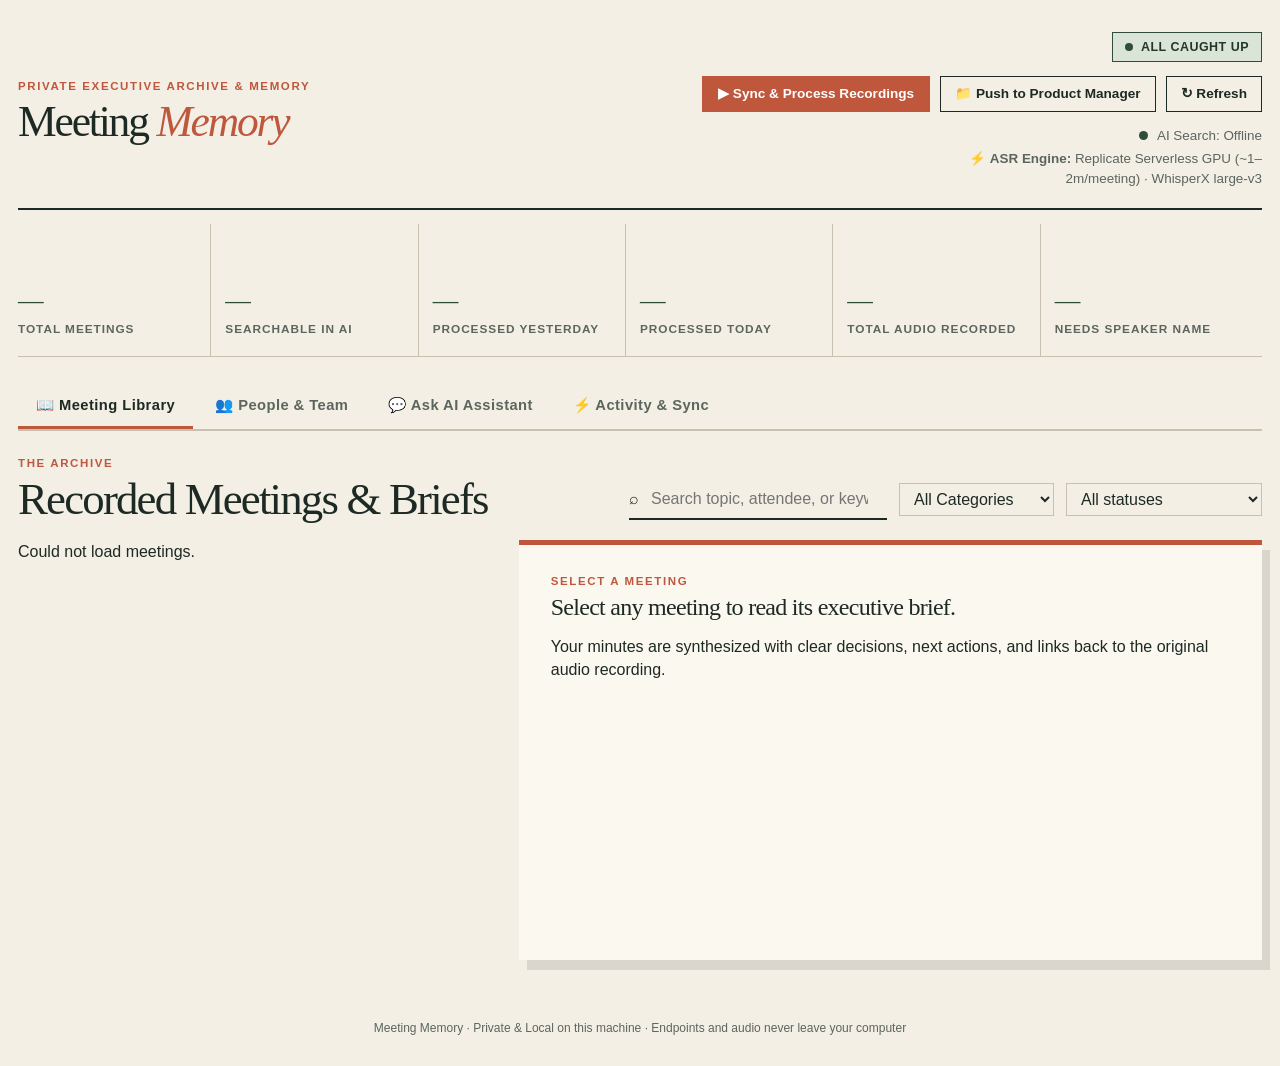
==== pipeline/static/index.html @ ef35702a "feat: implement full meeting minutes compiler pipeline with Replicate ASR, Gemini-powered synthesis," ====
<!doctype html>
<html lang="en">
  <head>
    <meta charset="utf-8" />
    <meta name="viewport" content="width=device-width, initial-scale=1" />
    <meta name="color-scheme" content="light" />
    <title>Meeting Memory — Executive Archive &amp; Assistant</title>
    <link rel="stylesheet" href="style.css" />
  </head>
  <body>
    <main class="shell">
      <!-- Masthead -->
      <header class="masthead">
        <div>
          <p class="eyebrow">PRIVATE EXECUTIVE ARCHIVE &amp; MEMORY</p>
          <h1>Meeting <em>Memory</em></h1>
        </div>
        <div class="masthead-controls">
          <div class="pipeline-badge" id="pipeline-indicator">
            <span class="badge-dot" id="badge-dot"></span>
            <span id="pipeline-status-text">All Caught Up</span>
          </div>
          <div class="masthead-actions">
            <button type="button" id="btn-quick-run" class="btn-action">▶ Sync &amp; Process Recordings</button>
            <button type="button" id="btn-export-pm" class="btn-outline">📁 Push to Product Manager</button>
            <button type="button" id="btn-refresh" class="btn-outline" title="Refresh dashboard data">↻ Refresh</button>
          </div>
          <div class="masthead-note">
            <span class="live-dot" aria-hidden="true"></span>
            <span id="rag-health">Checking AI Search status…</span>
            <p>⚡ <strong>ASR Engine:</strong> Replicate Serverless GPU (~1–2m/meeting) · WhisperX large-v3</p>
          </div>
        </div>
      </header>

      <!-- Global Signal Strip -->
      <section class="signal-strip" aria-label="Archive summary">
        <article>
          <strong id="metric-meetings">—</strong>
          <span>Total Meetings</span>
        </article>
        <article>
          <strong id="metric-indexed">—</strong>
          <span>Searchable in AI</span>
        </article>
        <article>
          <strong id="metric-yesterday">—</strong>
          <span>Processed Yesterday</span>
        </article>
        <article>
          <strong id="metric-today">—</strong>
          <span>Processed Today</span>
        </article>
        <article>
          <strong id="metric-hours">—</strong>
          <span>Total Audio Recorded</span>
        </article>
        <article>
          <strong id="metric-attention">—</strong>
          <span>Needs Speaker Name</span>
        </article>
      </section>

      <!-- Main Navigation Tabs -->
      <nav class="nav-tabs" role="tablist">
        <button type="button" class="tab-btn active" data-tab="tab-ledger" role="tab" aria-selected="true">
          📖 Meeting Library
        </button>
        <button type="button" class="tab-btn" data-tab="tab-knowledge" role="tab" aria-selected="false">
          👥 People &amp; Team
        </button>
        <button type="button" class="tab-btn" data-tab="tab-ask" role="tab" aria-selected="false">
          💬 Ask AI Assistant
        </button>
        <button type="button" class="tab-btn" data-tab="tab-control" role="tab" aria-selected="false">
          ⚡ Activity &amp; Sync
        </button>
      </nav>

      <!-- TAB 1: MEETING LIBRARY (Reader & Archive) -->
      <section id="tab-ledger" class="tab-pane active" role="tabpanel">
        <!-- Zero-Touch Voice Identification Review Banner -->
        <div id="voice-review-banner" class="voice-review-banner" style="display: none;"></div>

        <div class="archive-heading">
          <div>
            <p class="eyebrow">THE ARCHIVE</p>
            <h2>Recorded Meetings &amp; Briefs</h2>
          </div>
          <div class="archive-filters">
            <label class="search">
              <span aria-hidden="true">⌕</span>
              <input id="meeting-search" type="search" placeholder="Search topic, attendee, or keyword..." />
            </label>
            <select id="meeting-filter-category" aria-label="Filter category">
              <option value="all">All Categories</option>
              <option value="Professional">💼 Professional</option>
              <option value="Personal">🏠 Personal</option>
            </select>
            <select id="meeting-filter-status" aria-label="Filter status">
              <option value="all">All statuses</option>
              <option value="ready">Ready to search</option>
              <option value="review">Needs speaker check</option>
              <option value="failed">Needs attention</option>
            </select>
          </div>
        </div>

        <div class="archive-layout">
          <div id="meeting-list" class="meeting-list" aria-live="polite"></div>
          <article id="meeting-reader" class="meeting-reader">
            <p class="reader-kicker">SELECT A MEETING</p>
            <h3>Select any meeting to read its executive brief.</h3>
            <p>Your minutes are synthesized with clear decisions, next actions, and links back to the original audio recording.</p>
          </article>
        </div>
      </section>

      <!-- TAB 2: PEOPLE & TEAM REGISTRY -->
      <section id="tab-knowledge" class="tab-pane" role="tabpanel">
        <div class="pane-header">
          <div>
            <p class="eyebrow">PEOPLE &amp; KEY TOPICS</p>
            <h2>People You Meet With</h2>
          </div>
          <p class="pane-subtitle">Manage recognized contacts and nicknames so the AI accurately attributes commitments to real people.</p>
        </div>

        <!-- Voice Enrollment Review Queue in People Tab -->
        <div id="voice-review-people-section" class="section-card" style="margin-bottom: 24px; display: none;">
          <h3>🎙️ Unrecognized Voices to Review</h3>
          <p class="card-desc">Recurring voices detected across meetings that need your confirmation.</p>
          <div id="voice-review-people-list" class="voice-cards-deck"></div>
        </div>

        <div class="grid-2col">
          <!-- People Manager -->
          <div class="section-card">
            <h3>Recognized Contacts</h3>
            <p class="card-desc">Assign roles and nicknames to ensure clean records across meetings.</p>

            <form id="form-add-person" class="inline-form">
              <input type="text" id="person-canonical" placeholder="Full Name (e.g. Christine)" required />
              <input type="text" id="person-role" placeholder="Role (e.g. Project Lead / Partner)" />
              <input type="text" id="person-aliases" placeholder="Nicknames / Aliases (comma-separated)" />
              <button type="submit" class="btn-action">Add / Save Person</button>
            </form>

            <div class="table-scroll">
              <table class="data-table" id="people-table">
                <thead>
                  <tr>
                    <th>Name</th>
                    <th>Role</th>
                    <th>Meetings</th>
                    <th>Nicknames / Aliases</th>
                  </tr>
                </thead>
                <tbody id="people-tbody">
                  <tr><td colspan="4" class="empty-cell">Loading contacts...</td></tr>
                </tbody>
              </table>
            </div>

            <div class="merge-box">
              <h4>Combine Duplicate Names</h4>
              <p class="card-desc">Folds a misspelled name or nickname into a person's primary profile and updates past records.</p>
              <form id="form-merge-person" class="merge-form">
                <input type="text" id="merge-from" placeholder="Old or Nickname (e.g. Mike)" required />
                <span>→</span>
                <input type="text" id="merge-into" placeholder="Correct Name (e.g. Michael)" required />
                <button type="submit" class="btn-outline">Combine Names</button>
              </form>
            </div>

          </div>

          <!-- Key Discussion Subjects & Drive Stats -->
          <div class="knowledge-column">
            <div class="section-card">
              <h3>Frequently Discussed Topics &amp; Projects</h3>
              <p class="card-desc">Key systems, projects, and entities extracted across your meeting history.</p>
              <div class="table-scroll">
                <table class="data-table">
                  <thead>
                    <tr>
                      <th>Topic / Project</th>
                      <th>Category</th>
                      <th>Occurrences</th>
                    </tr>
                  </thead>
                  <tbody id="entities-tbody">
                    <tr><td colspan="3" class="empty-cell">Loading topics...</td></tr>
                  </tbody>
                </table>
              </div>
            </div>

            <div class="section-card">
              <h3>Google Drive Audio Cloud</h3>
              <p class="card-desc">Audio recordings synced and processed from your private Google Drive folder.</p>
              <div class="drive-stats-grid">
                <div class="stat-pill">
                  <span>Total Files</span>
                  <strong id="drive-stat-files">—</strong>
                </div>
                <div class="stat-pill">
                  <span>Cloud Storage</span>
                  <strong id="drive-stat-bytes">—</strong>
                </div>
                <div class="stat-pill">
                  <span>Fully Processed</span>
                  <strong id="drive-stat-ingested">—</strong>
                </div>
                <div class="stat-pill">
                  <span>Staged / Excluded</span>
                  <strong id="drive-stat-other">—</strong>
                </div>
              </div>
            </div>
          </div>
        </div>
      </section>

      <!-- TAB 3: ASK AI ASSISTANT & DECISION TIMELINES -->
      <section id="tab-ask" class="tab-pane" role="tabpanel">
        <div class="ask-mode-switcher">
          <button type="button" class="mode-btn active" id="mode-btn-qa" onclick="switchAskMode('qa')">💬 Ask a Question</button>
          <button type="button" class="mode-btn" id="mode-btn-timeline" onclick="switchAskMode('timeline')">📈 Decision Timeline</button>
        </div>

        <!-- Mode A: Q&A -->
        <section id="ask-qa-panel" class="question-room" aria-labelledby="ask-title">
          <div>
            <p class="eyebrow">CONVERSATIONAL MEETING RECALL</p>
            <h2 id="ask-title">What did we decide?</h2>
            <p class="rag-desc">Ask any question across your entire meeting history. The AI retrieves verified facts and citations from your recorded minutes.</p>
          </div>
          <form id="query-form">
            <label class="sr-only" for="question">Question about your meetings</label>
            <textarea id="question" rows="3" placeholder="e.g. What did we decide regarding property maintenance costs and who is following up?"></textarea>
            <div class="query-actions">
              <select id="query-mode" aria-label="Search depth">
                <option value="hybrid">Focused Answer (Balanced summary &amp; context)</option>
                <option value="global">Broad Synthesis (Across all historical meetings)</option>
                <option value="local">Specific Details (Specific person or topic)</option>
              </select>
              <button type="submit">Ask Archive <span aria-hidden="true">↗</span></button>
            </div>
          </form>
          <article id="answer" class="answer empty" aria-live="polite">
            <p>Type a question above to get an instant answer with citations from your recorded meetings.</p>
          </article>
        </section>

        <!-- Mode B: Decision Timeline -->
        <section id="ask-timeline-panel" class="timeline-room" style="display: none;">
          <div class="timeline-header">
            <div>
              <p class="eyebrow">KNOWLEDGE GRAPH CHRONOLOGY</p>
              <h2>Decision Evolution Timeline</h2>
              <p class="rag-desc">Track how budgets, property plans, agreements, and contracts evolved over time across all your recordings.</p>
            </div>
            <div class="timeline-quick-pills">
              <span class="quick-pill-label">Suggested topics:</span>
              <button type="button" class="quick-pill" onclick="loadTimelineForTopic('157 Blacklock')">🏢 157 Blacklock</button>
              <button type="button" class="quick-pill" onclick="loadTimelineForTopic('Budget')">💰 Budget &amp; Estimates</button>
              <button type="button" class="quick-pill" onclick="loadTimelineForTopic('Contractor')">🔨 Contractor &amp; Repairs</button>
              <button type="button" class="quick-pill" onclick="loadTimelineForTopic('all')">📜 All Milestones</button>
            </div>
          </div>

          <form id="timeline-form" class="timeline-search-form" onsubmit="event.preventDefault(); loadTimelineForTopic($('timeline-topic-input').value);">
            <input type="text" id="timeline-topic-input" placeholder="Enter any project, property, or topic (e.g. Cambridge lease, Roof estimate)..." />
            <button type="submit" class="btn-action">Generate Timeline</button>
          </form>

          <div id="timeline-results" class="timeline-results-container" aria-live="polite">
            <div class="empty-timeline">
              <p>Click a suggested topic above or type a search to see chronological decision progression.</p>
            </div>
          </div>
        </section>
      </section>

      <!-- TAB 4: ACTIVITY & OPERATIONS -->
      <section id="tab-control" class="tab-pane" role="tabpanel">
        <div class="pane-header">
          <div>
            <p class="eyebrow">RECORDING OPERATIONS</p>
            <h2>Audio Processing &amp; Sync</h2>
          </div>
          <p class="pane-subtitle">Process incoming audio recordings, check processing queues, and inspect performance.</p>
        </div>

        <!-- 1-Click Operations Panel -->
        <div class="control-panel">
          <div class="control-panel-header">
            <h3>Quick Actions</h3>
            <span class="control-note">Runs smoothly in the background</span>
          </div>
          <div class="action-grid">
            <button type="button" class="btn-stage btn-stage-primary" onclick="runStage('all')">
              <strong>▶ Process All New Audio</strong>
              <span>Check Drive → Transcribe → Synthesize Minutes → Index Search</span>
            </button>
            <button type="button" class="btn-stage" onclick="runStage('capture')">
              <strong>Check Drive Folder</strong>
              <span>Download newly recorded files</span>
            </button>
            <button type="button" class="btn-stage" onclick="runStage('transcribe')">
              <strong>Transcribe Audio</strong>
              <span>Convert speech into text</span>
            </button>
            <button type="button" class="btn-stage" onclick="runStage('speakers')">
              <strong>Match Speakers</strong>
              <span>Attribute speech to recognized people</span>
            </button>
            <button type="button" class="btn-stage" onclick="runStage('minutes')">
              <strong>Generate Minutes</strong>
              <span>Synthesize executive summaries</span>
            </button>
            <button type="button" class="btn-stage" onclick="runStage('index')">
              <strong>Update AI Search</strong>
              <span>Make new meetings searchable</span>
            </button>
            <button type="button" class="btn-stage btn-stage-warn" onclick="retryAllFailed()">
              <strong>Retry Incomplete</strong>
              <span>Re-process any interrupted recordings</span>
            </button>
            <button type="button" class="btn-stage btn-stage-secondary" onclick="recompileStale()">
              <strong>Refresh Minutes Format</strong>
              <span>Update minutes to current layout</span>
            </button>
          </div>
        </div>

        <!-- Visual Queue Funnel -->
        <div class="section-card">
          <h3>Processing Pipeline Flow</h3>
          <div class="funnel-grid" id="funnel-container">
            <div class="funnel-step">
              <span class="funnel-label">Drive Audio</span>
              <strong id="funnel-drive" class="funnel-val">—</strong>
              <span class="funnel-sub">synced from cloud</span>
            </div>
            <div class="funnel-arrow">→</div>
            <div class="funnel-step">
              <span class="funnel-label">Discovered</span>
              <strong id="funnel-discovered" class="funnel-val">—</strong>
              <span class="funnel-sub">ready to transcribe</span>
            </div>
            <div class="funnel-arrow">→</div>
            <div class="funnel-step">
              <span class="funnel-label">Transcribed</span>
              <strong id="funnel-transcribed" class="funnel-val">—</strong>
              <span class="funnel-sub">ready for speakers</span>
            </div>
            <div class="funnel-arrow">→</div>
            <div class="funnel-step">
              <span class="funnel-label">Speakers Matched</span>
              <strong id="funnel-resolved" class="funnel-val">—</strong>
              <span class="funnel-sub">ready for minutes</span>
            </div>
            <div class="funnel-arrow">→</div>
            <div class="funnel-step">
              <span class="funnel-label">Minutes Compiled</span>
              <strong id="funnel-compiled" class="funnel-val">—</strong>
              <span class="funnel-sub">ready for search index</span>
            </div>
            <div class="funnel-arrow">→</div>
            <div class="funnel-step highlight">
              <span class="funnel-label">Search Ready</span>
              <strong id="funnel-indexed" class="funnel-val">—</strong>
              <span class="funnel-sub">in knowledge base</span>
            </div>
          </div>
        </div>

        <!-- Activity Velocity -->
        <div class="section-card">
          <h3>Recent Recording Activity</h3>
          <table class="data-table">
            <thead>
              <tr>
                <th>Timeframe</th>
                <th>Meetings Processed</th>
                <th>Audio Minutes</th>
                <th>Audio Hours</th>
              </tr>
            </thead>
            <tbody>
              <tr>
                <td><strong>Today</strong></td>
                <td id="vel-today-count">—</td>
                <td id="vel-today-min">—</td>
                <td id="vel-today-hrs">—</td>
              </tr>
              <tr>
                <td><strong>Yesterday</strong></td>
                <td id="vel-yesterday-count">—</td>
                <td id="vel-yesterday-min">—</td>
                <td id="vel-yesterday-hrs">—</td>
              </tr>
              <tr>
                <td><strong>Last 7 Days</strong></td>
                <td id="vel-week-count">—</td>
                <td id="vel-week-min">—</td>
                <td id="vel-week-hrs">—</td>
              </tr>
              <tr>
                <td><strong>All Time</strong></td>
                <td id="vel-total-count">—</td>
                <td id="vel-total-min">—</td>
                <td id="vel-total-hrs">—</td>
              </tr>
            </tbody>
          </table>
        </div>

        <!-- Collapsible Diagnostics Drawer for Troubleshooting -->
        <details class="diagnostics-drawer">
          <summary>⚙️ Advanced Diagnostics &amp; System Logs</summary>
          <div class="drawer-content">
            <!-- Terminal Logs -->
            <div class="terminal-card">
              <div class="terminal-header">
                <span class="terminal-title">BACKGROUND EXECUTION LOGS</span>
                <div class="terminal-actions">
                  <span id="terminal-pulse" class="terminal-dot"></span>
                  <button type="button" class="btn-terminal-clear" onclick="clearTerminalLogs()">Clear View</button>
                </div>
              </div>
              <pre id="terminal-body" class="terminal-body">No background operations currently running.</pre>
            </div>

            <!-- Stage Timings -->
            <div class="section-card" style="margin-top:20px;">
              <h3>Stage Processing Benchmarks</h3>
              <table class="data-table" id="timings-table">
                <thead>
                  <tr>
                    <th>Stage</th>
                    <th>Total Runs</th>
                    <th>Successful</th>
                    <th>Average Duration</th>
                    <th>Longest Run</th>
                  </tr>
                </thead>
                <tbody id="timings-tbody">
                  <tr><td colspan="5" class="empty-cell">Loading timing data...</td></tr>
                </tbody>
              </table>
            </div>

            <!-- API Explorer for Diagnostics -->
            <div class="section-card" style="margin-top:20px;">
              <h3>API Endpoints (Inspect Raw JSON)</h3>
              <div class="quick-jump" style="margin:0;padding:0;background:none;border:none;">
                <a href="/api/overview" target="_blank" rel="noopener" class="quick-jump-btn api-jump">GET /api/overview ↗</a>
                <a href="/api/meetings" target="_blank" rel="noopener" class="quick-jump-btn api-jump">GET /api/meetings ↗</a>
                <a href="/api/people" target="_blank" rel="noopener" class="quick-jump-btn api-jump">GET /api/people ↗</a>
                <a href="/api/pipeline/status" target="_blank" rel="noopener" class="quick-jump-btn api-jump">GET /api/pipeline/status ↗</a>
              </div>
            </div>
          </div>
        </details>
      </section>

      <!-- Speaker Edit Modal Dialog -->
      <dialog id="speaker-modal" class="custom-modal">
        <form method="dialog" id="speaker-form" class="modal-card">
          <h3>Who was speaking?</h3>
          <p id="speaker-modal-sub" class="card-desc">Assign a contact name to this voice in the recording.</p>
          <input type="hidden" id="modal-meeting-id" />
          <input type="hidden" id="modal-speaker-label" />

          <div class="snippet-player-box" style="margin:14px 0;padding:12px;background:#f8fafc;border-radius:8px;border:1px solid #e2e8f0;">
            <div style="display:flex;justify-content:space-between;align-items:center;margin-bottom:6px;">
              <span style="font-size:12px;font-weight:600;color:#334155;">🎧 Voice Clip:</span>
              <span id="modal-snippet-status" style="font-size:11px;color:#64748b;">Loading audio...</span>
            </div>
            <audio id="modal-snippet-audio" controls style="width:100%;height:36px;border-radius:4px;outline:none;"></audio>
            <p id="modal-snippet-transcript" style="font-size:12px;color:#64748b;margin-top:6px;font-style:italic;line-height:1.4;"></p>
          </div>

          <label for="modal-speaker-name">Contact / Person Name</label>
          <input type="text" id="modal-speaker-name" list="canonical-suggestions" placeholder="e.g. Paul or Sarah" required />
          <datalist id="canonical-suggestions"></datalist>

          <div class="modal-actions">
            <button type="button" class="btn-outline" onclick="closeSpeakerModal()">Cancel</button>
            <button type="submit" class="btn-action">Save Speaker Name</button>
          </div>
        </form>
      </dialog>

      <!-- Meeting deletion confirmation -->
      <dialog id="delete-confirm-modal" class="custom-modal">
        <div class="modal-card">
          <h3 id="delete-modal-title">Delete Meeting</h3>
          <p id="delete-modal-sub" class="card-desc"></p>
          <p id="delete-warning-text"></p>
          <input type="hidden" id="delete-meeting-id" />
          <input type="hidden" id="delete-action-type" />
          <div class="modal-actions">
            <button type="button" class="btn-outline" onclick="$('delete-confirm-modal').close()">Cancel</button>
            <button type="button" id="btn-confirm-delete" class="btn-warn" onclick="executePendingDelete()">Delete</button>
          </div>
        </div>
      </dialog>

      <!-- Toast Notifications Container -->
      <div id="toast-container" class="toast-container"></div>

      <footer>
        Meeting Memory · Private &amp; Local on this machine · Endpoints and audio never leave your computer
      </footer>
    </main>
    <script src="app.js"></script>
  </body>
</html>
---- pipeline/static/style.css ----
:root {
  --paper: #f3efe5;
  --ink: #1d2923;
  --moss: #304c3b;
  --moss-soft: #dbe5d7;
  --moss-dark: #22372a;
  --clay: #bf573d;
  --clay-pale: #f3d4c7;
  --rule: #c8c1b0;
  --muted: #5c655e;
  --panel: #fbf8f0;
  --shadow: 8px 10px 0 rgba(29, 41, 35, 0.12);
  --terminal-bg: #141c18;
  --terminal-text: #8ae0ab;
  --warn-bg: #fcedea;
  --warn-border: #d46347;
}

* {
  box-sizing: border-box;
}

body {
  margin: 0;
  background: var(--paper);
  color: var(--ink);
  font-family: "Trebuchet MS", "Gill Sans", sans-serif;
  line-height: 1.45;
}

button, textarea, input, select {
  font: inherit;
}

button, select {
  cursor: pointer;
}

button:focus-visible, textarea:focus-visible, input:focus-visible, select:focus-visible {
  outline: 3px solid var(--clay);
  outline-offset: 2px;
}

.shell {
  width: min(1280px, calc(100% - 36px));
  margin: 0 auto;
  padding: 32px 0 28px;
}

/* ── Masthead ─────────────────────────────────────────────────────── */
.masthead {
  display: flex;
  justify-content: space-between;
  flex-wrap: wrap;
  gap: 20px 32px;
  align-items: center;
  border-bottom: 2px solid var(--ink);
  padding-bottom: 20px;
}

.eyebrow, .reader-kicker {
  margin: 0 0 6px;
  color: var(--clay);
  font-size: 0.72rem;
  font-weight: 800;
  letter-spacing: 0.14em;
}

h1, h2, h3, h4 {
  font-family: "Palatino Linotype", "Book Antiqua", Palatino, serif;
  line-height: 0.95;
  margin: 0;
}

h1 {
  font-size: clamp(2.3rem, 3.4vw, 3.4rem);
  letter-spacing: -0.05em;
  font-weight: 500;
}

h1 em {
  color: var(--clay);
  font-style: italic;
  font-weight: 400;
}

h2 {
  font-size: clamp(1.8rem, 3.5vw, 2.8rem);
  letter-spacing: -0.04em;
  font-weight: 500;
}

h3 {
  font-size: 1.5rem;
  letter-spacing: -0.03em;
  font-weight: 500;
}

.masthead-controls {
  display: flex;
  flex-direction: column;
  align-items: flex-end;
  gap: 14px;
  text-align: right;
  flex: 0 1 auto;
}

.masthead-actions {
  display: flex;
  gap: 10px;
  align-items: center;
  flex-wrap: wrap;
  justify-content: flex-end;
}

.masthead-note {
  max-width: 360px;
  font-size: 0.84rem;
  color: var(--muted);
}

.masthead-note p {
  margin: 4px 0 0;
}

.live-dot {
  display: inline-block;
  width: 9px;
  height: 9px;
  border-radius: 50%;
  background: var(--moss);
  margin-right: 6px;
}

/* ── Pipeline Badge ────────────────────────────────────────────────── */
.pipeline-badge {
  display: inline-flex;
  align-items: center;
  gap: 8px;
  padding: 5px 12px;
  background: var(--moss-soft);
  border: 1px solid var(--moss);
  color: var(--moss-dark);
  font-size: 0.78rem;
  font-weight: 700;
  letter-spacing: 0.04em;
  text-transform: uppercase;
}

.pipeline-badge.running {
  background: var(--clay-pale);
  border-color: var(--clay);
  color: #7d2d1d;
}

.badge-dot {
  width: 8px;
  height: 8px;
  border-radius: 50%;
  background: var(--moss);
}

.pipeline-badge.running .badge-dot {
  background: var(--clay);
  animation: pulse-dot 1.2s infinite ease-in-out;
}

@keyframes pulse-dot {
  0%, 100% { opacity: 1; transform: scale(1); }
  50% { opacity: 0.4; transform: scale(1.3); }
}

/* ── Buttons & Forms ───────────────────────────────────────────────── */
.btn-action {
  border: 0;
  background: var(--clay);
  color: white;
  padding: 8px 16px;
  font-weight: 700;
  font-size: 0.85rem;
  transition: background 0.15s ease;
}

.btn-action:hover {
  background: #a74732;
}

.btn-outline {
  border: 1px solid var(--ink);
  background: transparent;
  color: var(--ink);
  padding: 7px 14px;
  font-weight: 700;
  font-size: 0.85rem;
  transition: all 0.15s ease;
}

.btn-outline:hover {
  background: var(--ink);
  color: var(--paper);
}

.btn-warn {
  border: 1px solid var(--warn-border);
  background: var(--warn-bg);
  color: #7d2d1d;
  padding: 6px 12px;
  font-weight: 700;
  font-size: 0.8rem;
}

.btn-warn:hover {
  background: var(--clay);
  color: white;
}

/* ── Global Signal Strip ───────────────────────────────────────────── */
.signal-strip {
  display: grid;
  grid-template-columns: repeat(6, 1fr);
  border-bottom: 1px solid var(--rule);
  margin-top: 14px;
}

.signal-strip article {
  display: flex;
  flex-direction: column;
  padding: 16px 14px 18px 0;
  border-right: 1px solid var(--rule);
  margin-right: 14px;
}

.signal-strip article:last-child {
  border: 0;
  margin-right: 0;
}

/* Value box is a fixed-height slot (room for up to 2 lines) so a long
   value (e.g. "37 (1063.1m)") wrapping never shifts the label below it
   out of alignment with shorter single-line values in neighbouring cells. */
.signal-strip strong {
  display: flex;
  align-items: flex-end;
  min-height: 4.65rem;
  font: 500 clamp(1.5rem, 2vw, 2.2rem)/1.05 "Palatino Linotype", "Book Antiqua", Palatino, serif;
  color: var(--moss);
  word-break: break-word;
}

.signal-strip span {
  display: block;
  margin-top: 6px;
  color: var(--muted);
  font-size: 0.74rem;
  text-transform: uppercase;
  letter-spacing: 0.08em;
  font-weight: 600;
}

/* ── Navigation Tabs ───────────────────────────────────────────────── */
.nav-tabs {
  display: flex;
  gap: 4px;
  margin: 28px 0 24px;
  border-bottom: 2px solid var(--rule);
}

.tab-btn {
  background: transparent;
  border: 0;
  border-bottom: 3px solid transparent;
  padding: 10px 18px;
  font-weight: 700;
  font-size: 0.92rem;
  color: var(--muted);
  letter-spacing: 0.03em;
  transition: all 0.15s ease;
}

.tab-btn:hover {
  color: var(--ink);
}

.tab-btn.active {
  color: var(--ink);
  border-bottom-color: var(--clay);
}

.tab-pane {
  display: none;
}

.tab-pane.active {
  display: block;
}

.pane-header {
  margin-bottom: 24px;
}

.pane-subtitle {
  color: var(--muted);
  font-size: 0.9rem;
  margin: 6px 0 0;
}

/* ── Ledger & Archive Layout ───────────────────────────────────────── */
.archive-heading {
  display: flex;
  align-items: flex-end;
  justify-content: space-between;
  gap: 16px;
  margin-bottom: 20px;
}

.archive-filters {
  display: flex;
  gap: 12px;
  align-items: center;
}

.search {
  display: flex;
  align-items: center;
  gap: 8px;
  border-bottom: 2px solid var(--ink);
  padding: 4px 0;
}

.search input {
  background: transparent;
  border: 0;
  min-width: 240px;
  padding: 4px;
}

.archive-filters select {
  background: transparent;
  border: 1px solid var(--rule);
  padding: 6px 10px;
  color: var(--ink);
}

.archive-layout {
  /* Shared fill target: reaches down to the viewport bottom on tall
     screens, but never collapses smaller than 420px on short ones. */
  --ledger-fill: max(420px, calc(100vh - 620px));
  display: grid;
  grid-template-columns: minmax(300px, 0.95fr) minmax(0, 1.5fr);
  align-items: stretch;
  gap: 30px;
  /* Fill the remaining viewport height below the masthead/signal-strip/tabs
     chrome instead of stopping at a fixed pixel height and leaving dead
     space above the footer; still grows further if content is taller. */
  min-height: var(--ledger-fill);
}

.meeting-list {
  display: grid;
  align-content: start;
  gap: 10px;
  max-height: var(--ledger-fill);
  min-height: 420px;
  overflow-y: auto;
  padding-right: 6px;
}

.meeting-card {
  width: 100%;
  text-align: left;
  display: grid;
  grid-template-columns: 66px 1fr;
  gap: 14px;
  background: var(--panel);
  color: var(--ink);
  border: 1px solid var(--rule);
  padding: 12px 14px;
  transition: all 0.15s ease;
}

.meeting-card:hover, .meeting-card.active {
  background: var(--moss-soft);
  border-color: var(--moss);
  box-shadow: 2px 3px 0 rgba(29, 41, 35, 0.08);
}

.meeting-date {
  color: var(--clay);
  font: 500 1.25rem/1 "Palatino Linotype", "Book Antiqua", Palatino, serif;
}

.meeting-card h3 {
  font-size: 1.15rem;
  margin: 0 0 4px;
}

.meeting-card p {
  color: var(--muted);
  font-size: 0.82rem;
  line-height: 1.35;
  margin: 0;
}

.badge {
  display: inline-block;
  margin-top: 8px;
  padding: 2px 7px;
  font-size: 0.65rem;
  font-weight: 800;
  text-transform: uppercase;
  letter-spacing: 0.07em;
  background: var(--moss-soft);
  color: var(--moss-dark);
}

.badge.warn {
  background: var(--clay-pale);
  color: #7d2d1d;
}

/* ── Meeting Reader ────────────────────────────────────────────────── */
.meeting-reader {
  max-height: var(--ledger-fill);
  min-height: 420px;
  overflow-y: auto;
  padding: 28px 32px;
  background: var(--panel);
  border-top: 5px solid var(--clay);
  box-shadow: var(--shadow);
}

.reader-meta {
  display: flex;
  flex-wrap: wrap;
  gap: 10px;
  color: var(--muted);
  font-size: 0.84rem;
  margin: 8px 0 16px;
}

.failed-banner {
  background: var(--warn-bg);
  border-left: 4px solid var(--clay);
  padding: 12px 16px;
  margin: 16px 0;
  display: flex;
  justify-content: space-between;
  align-items: center;
  gap: 16px;
}

.failed-banner p {
  margin: 0;
  font-size: 0.85rem;
  color: #7d2d1d;
  font-family: monospace;
}

.reader-actions {
  display: flex;
  gap: 14px;
  margin: 14px 0 18px;
}

.reader-actions a {
  color: var(--moss);
  font-weight: 800;
  text-decoration: none;
  font-size: 0.9rem;
}

.reader-actions a:hover {
  text-decoration: underline;
}

.speaker-list, .entity-list {
  display: flex;
  flex-wrap: wrap;
  gap: 7px;
  margin-top: 14px;
}

.chip {
  border: 1px solid var(--rule);
  background: var(--paper);
  padding: 4px 9px;
  font-size: 0.76rem;
  display: inline-flex;
  align-items: center;
  gap: 5px;
}

.chip-speaker {
  cursor: pointer;
  border-color: #a4b3a6;
  background: var(--moss-soft);
  color: var(--moss-dark);
  font-weight: 600;
  transition: all 0.15s ease;
}

.chip-speaker:hover {
  background: var(--moss);
  color: white;
}

.chip-speaker.unresolved {
  background: var(--clay-pale);
  color: #7d2d1d;
  border-color: #df9e8e;
}

.minutes {
  max-height: 680px;
  overflow: auto;
  border-top: 1px solid var(--rule);
  margin-top: 20px;
  padding-top: 20px;
  white-space: pre-wrap;
  font: 0.94rem/1.65 "Palatino Linotype", "Book Antiqua", Palatino, serif;
}

/* ── Control Room & Operations ─────────────────────────────────────── */
.control-panel {
  background: var(--panel);
  border: 1px solid var(--rule);
  padding: 24px;
  margin-bottom: 24px;
  box-shadow: 4px 6px 0 rgba(29, 41, 35, 0.08);
}

.control-panel-header {
  display: flex;
  justify-content: space-between;
  align-items: baseline;
  margin-bottom: 18px;
  border-bottom: 1px solid var(--rule);
  padding-bottom: 10px;
}

.control-note {
  font-size: 0.78rem;
  color: var(--muted);
}

.action-grid {
  display: grid;
  grid-template-columns: repeat(auto-fit, minmax(200px, 1fr));
  gap: 12px;
}

.btn-stage {
  border: 1px solid var(--rule);
  background: var(--paper);
  color: var(--ink);
  padding: 12px 14px;
  text-align: left;
  display: flex;
  flex-direction: column;
  gap: 3px;
  transition: all 0.15s ease;
}

.btn-stage:hover {
  border-color: var(--moss);
  background: var(--moss-soft);
}

.btn-stage strong {
  font-size: 0.92rem;
}

.btn-stage span {
  font-size: 0.72rem;
  color: var(--muted);
}

.btn-stage-primary {
  grid-column: span 2;
  background: var(--moss);
  color: white;
  border-color: var(--moss-dark);
}

.btn-stage-primary:hover {
  background: var(--moss-dark);
}

.btn-stage-primary span {
  color: #bdcfc1;
}

.btn-stage-warn {
  border-color: var(--warn-border);
  background: var(--warn-bg);
  color: #7d2d1d;
}

.btn-stage-warn:hover {
  background: var(--clay);
  color: white;
}

.btn-stage-secondary {
  border-color: #a4b3a6;
}

/* ── Streaming Terminal Console ────────────────────────────────────── */
.terminal-card {
  background: var(--terminal-bg);
  color: var(--terminal-text);
  border: 1px solid #23352b;
  margin-bottom: 24px;
  box-shadow: 4px 6px 0 rgba(20, 28, 24, 0.2);
}

.terminal-header {
  display: flex;
  justify-content: space-between;
  align-items: center;
  padding: 8px 14px;
  background: #0f1613;
  border-bottom: 1px solid #23352b;
}

.terminal-title {
  font-family: monospace;
  font-size: 0.76rem;
  font-weight: bold;
  letter-spacing: 0.08em;
  color: #799a86;
}

.terminal-actions {
  display: flex;
  align-items: center;
  gap: 10px;
}

.terminal-dot {
  width: 7px;
  height: 7px;
  border-radius: 50%;
  background: #39e58c;
}

.btn-terminal-clear {
  background: transparent;
  border: 0;
  color: #799a86;
  font-family: monospace;
  font-size: 0.72rem;
  padding: 2px 6px;
}

.btn-terminal-clear:hover {
  color: white;
}

.terminal-body {
  margin: 0;
  padding: 14px 16px;
  font-family: Consolas, "Courier New", monospace;
  font-size: 0.82rem;
  line-height: 1.45;
  height: 220px;
  overflow-y: auto;
  white-space: pre-wrap;
  word-break: break-word;
}

/* ── Funnel Ladder ─────────────────────────────────────────────────── */
.section-card {
  background: var(--panel);
  border: 1px solid var(--rule);
  padding: 22px 24px;
  margin-bottom: 24px;
}

.funnel-grid {
  display: flex;
  align-items: center;
  justify-content: space-between;
  gap: 8px;
  margin-top: 16px;
  overflow-x: auto;
  padding-bottom: 8px;
}

.funnel-step {
  flex: 1;
  min-width: 110px;
  background: var(--paper);
  border: 1px solid var(--rule);
  padding: 12px 10px;
  text-align: center;
  display: flex;
  flex-direction: column;
  gap: 2px;
}

.funnel-step.highlight {
  background: var(--moss-soft);
  border-color: var(--moss);
}

.funnel-label {
  font-size: 0.72rem;
  font-weight: 700;
  text-transform: uppercase;
  letter-spacing: 0.06em;
  color: var(--muted);
}

.funnel-val {
  font: 600 1.8rem/1.1 "Palatino Linotype", "Book Antiqua", Palatino, serif;
  color: var(--moss);
}

.funnel-sub {
  font-size: 0.68rem;
  color: var(--muted);
}

.funnel-arrow {
  color: var(--rule);
  font-size: 1.2rem;
  font-weight: bold;
}

/* ── Data Tables & 2-Col Grids ─────────────────────────────────────── */
.grid-2col {
  display: grid;
  grid-template-columns: 1fr 1fr;
  gap: 24px;
}

.data-table {
  width: 100%;
  border-collapse: collapse;
  margin-top: 12px;
  font-size: 0.85rem;
}

.data-table th, .data-table td {
  padding: 9px 12px;
  border-bottom: 1px solid var(--rule);
  text-align: left;
}

.data-table th {
  font-size: 0.74rem;
  text-transform: uppercase;
  letter-spacing: 0.06em;
  color: var(--muted);
  border-bottom: 2px solid var(--ink);
}

.data-table tbody tr:hover {
  background: var(--moss-soft);
}

.table-scroll {
  max-height: 380px;
  overflow-y: auto;
}

.card-desc {
  color: var(--muted);
  font-size: 0.82rem;
  margin: 4px 0 14px;
}

.inline-form {
  display: grid;
  grid-template-columns: 1.2fr 1fr 1.2fr auto;
  gap: 8px;
  margin-bottom: 16px;
}

.inline-form input, .merge-form input {
  background: var(--paper);
  border: 1px solid var(--rule);
  padding: 8px 10px;
  font-size: 0.85rem;
}

.merge-box {
  margin-top: 24px;
  padding-top: 18px;
  border-top: 1px dashed var(--rule);
}

.merge-form {
  display: flex;
  gap: 8px;
  align-items: center;
}

.merge-form input {
  flex: 1;
}

.drive-stats-grid {
  display: grid;
  grid-template-columns: 1fr 1fr;
  gap: 12px;
  margin-top: 12px;
}

.stat-pill {
  background: var(--paper);
  border: 1px solid var(--rule);
  padding: 12px 14px;
  display: flex;
  flex-direction: column;
  gap: 4px;
}

.stat-pill span {
  font-size: 0.72rem;
  text-transform: uppercase;
  color: var(--muted);
  font-weight: 700;
}

.stat-pill strong {
  font: 500 1.5rem/1 "Palatino Linotype", "Book Antiqua", Palatino, serif;
  color: var(--moss);
}

/* ── Ask the Record (RAG Room) ─────────────────────────────────────── */
.question-room {
  display: grid;
  grid-template-columns: minmax(230px, 0.8fr) minmax(0, 2fr);
  gap: 30px;
  background: var(--moss);
  color: var(--paper);
  margin: 10px 0 40px;
  padding: 34px;
  box-shadow: var(--shadow);
}

.question-room .eyebrow {
  color: #e2aa93;
}

.question-room h2 {
  max-width: 260px;
}

.rag-desc {
  font-size: 0.84rem;
  color: #bdcfc1;
  line-height: 1.5;
  margin-top: 10px;
}

#query-form {
  display: grid;
  gap: 12px;
}

textarea {
  width: 100%;
  resize: vertical;
  border: 1px solid #708274;
  background: transparent;
  color: white;
  padding: 14px;
  line-height: 1.45;
}

textarea::placeholder {
  color: #bdc6b9;
}

.query-actions {
  display: flex;
  justify-content: space-between;
  gap: 12px;
}

select {
  background: transparent;
  color: var(--paper);
  border: 1px solid #708274;
  padding: 9px 12px;
}

select option {
  color: var(--ink);
}

.answer {
  grid-column: 2;
  margin: 0;
  padding: 20px;
  background: #e9efe5;
  color: var(--ink);
  border-left: 5px solid var(--clay);
  white-space: pre-wrap;
  line-height: 1.6;
}

.answer.empty {
  color: var(--muted);
  background: #d9e2d6;
  white-space: normal;
}

.answer-meta {
  display: block;
  font-size: 0.75rem;
  color: var(--muted);
  margin-top: 14px;
  border-top: 1px solid var(--rule);
  padding-top: 8px;
}

/* ── Custom Modal Dialog ───────────────────────────────────────────── */
.custom-modal {
  border: 0;
  padding: 0;
  background: transparent;
  max-width: 440px;
  width: calc(100% - 32px);
}

.custom-modal::backdrop {
  background: rgba(29, 41, 35, 0.6);
  backdrop-filter: blur(2px);
}

.modal-card {
  background: var(--panel);
  border: 2px solid var(--ink);
  box-shadow: var(--shadow);
  padding: 24px 28px;
  display: flex;
  flex-direction: column;
  gap: 12px;
}

.modal-card label {
  font-size: 0.8rem;
  font-weight: 700;
  text-transform: uppercase;
  color: var(--muted);
}

.modal-card input {
  background: var(--paper);
  border: 1px solid var(--rule);
  padding: 9px 12px;
  font-size: 0.95rem;
}

.modal-actions {
  display: flex;
  justify-content: flex-end;
  gap: 10px;
  margin-top: 8px;
}

/* ── Toast Notifications ───────────────────────────────────────────── */
.toast-container {
  position: fixed;
  bottom: 24px;
  right: 24px;
  display: flex;
  flex-direction: column;
  gap: 10px;
  z-index: 1000;
}

.toast {
  background: var(--ink);
  color: var(--paper);
  border-left: 4px solid var(--clay);
  padding: 12px 18px;
  box-shadow: 4px 6px 0 rgba(0, 0, 0, 0.25);
  font-size: 0.85rem;
  display: flex;
  align-items: center;
  gap: 12px;
  animation: toast-slide 0.25s ease-out;
}

.toast.success {
  border-left-color: #49c47e;
}

.toast.error {
  border-left-color: #e05b3d;
}

@keyframes toast-slide {
  from { transform: translateY(20px); opacity: 0; }
  to { transform: translateY(0); opacity: 1; }
}

footer {
  margin-top: 60px;
  color: var(--muted);
  font-size: 0.75rem;
  text-align: center;
}

.sr-only {
  position: absolute;
  width: 1px;
  height: 1px;
  padding: 0;
  margin: -1px;
  overflow: hidden;
  clip: rect(0, 0, 0, 0);
  white-space: nowrap;
  border: 0;
}

@media (max-width: 900px) {
  .masthead {
    align-items: flex-start;
  }
  .masthead-controls {
    align-items: flex-start;
    text-align: left;
    width: 100%;
    max-width: none;
  }
  .masthead-note {
    max-width: none;
  }
  .signal-strip {
    grid-template-columns: repeat(3, 1fr);
  }
  .grid-2col {
    grid-template-columns: 1fr;
  }
  .archive-layout {
    grid-template-columns: 1fr;
    min-height: 0;
  }
  .question-room {
    grid-template-columns: 1fr;
  }
  .answer {
    grid-column: 1;
  }
  .inline-form {
    grid-template-columns: 1fr;
  }
  .section-card,
  .table-scroll {
    overflow-x: auto;
  }
}

/* ── API Explorer ─────────────────────────────────────────────────── */
.api-explorer {
  margin-top: 40px;
  padding-top: 28px;
  border-top: 2px solid var(--rule);
}

.api-link {
  display: inline-block;
  padding: 4px 12px;
  background: var(--moss);
  color: #fff;
  border-radius: 4px;
  text-decoration: none;
  font-size: 0.82rem;
  font-weight: 600;
  transition: background 0.15s;
}

.api-link:hover {
  background: var(--moss-dark);
}

.api-explorer code {
  font-size: 0.82rem;
  background: var(--moss-soft);
  padding: 2px 6px;
  border-radius: 3px;
}

/* ── Quick Jump Navigation ────────────────────────────────────────── */
.quick-jump {
  display: flex;
  flex-wrap: wrap;
  gap: 8px;
  align-items: center;
  margin-top: 20px;
  padding: 14px 18px;
  background: var(--panel);
  border: 1px solid var(--rule);
  border-radius: 8px;
}

.quick-jump-label {
  font-weight: 700;
  font-size: 0.82rem;
  text-transform: uppercase;
  letter-spacing: 0.06em;
  color: var(--muted);
  margin-right: 4px;
}

.quick-jump-btn {
  display: inline-block;
  padding: 6px 14px;
  background: var(--paper);
  border: 1px solid var(--rule);
  border-radius: 5px;
  font-size: 0.82rem;
  font-weight: 600;
  color: var(--ink);
  text-decoration: none;
  cursor: pointer;
  transition: background 0.15s, border-color 0.15s;
}

.quick-jump-btn:hover {
  background: var(--moss-soft);
  border-color: var(--moss);
}

.quick-jump-btn.api-jump {
  background: var(--moss-soft);
  color: var(--moss-dark);
  border-color: var(--moss);
}

.quick-jump-btn.api-jump:hover {
  background: var(--moss);
  color: #fff;
}

/* ── Executive Brief Minutes Formatting ───────────────────────────── */
.minutes {
  margin-top: 24px;
  padding-top: 20px;
  border-top: 1px solid var(--rule);
  font-size: 1.02rem;
  line-height: 1.65;
  color: var(--ink);
}

.minutes h2 {
  font-size: 1.45rem;
  margin: 28px 0 12px;
  color: var(--moss-dark);
  border-bottom: 1px solid var(--rule);
  padding-bottom: 6px;
}

.minutes h3 {
  font-size: 1.25rem;
  margin: 22px 0 8px;
  color: var(--ink);
}

.minutes h4 {
  font-size: 1.08rem;
  margin: 16px 0 6px;
  color: var(--clay);
}

.minutes ul {
  margin: 10px 0 16px 20px;
  padding: 0;
}

.minutes li {
  margin-bottom: 6px;
}

.minutes strong {
  color: var(--moss-dark);
  font-weight: 700;
}

.action-item {
  display: flex;
  align-items: flex-start;
  gap: 8px;
  margin: 8px 0;
  padding: 6px 10px;
  background: var(--paper);
  border-left: 3px solid var(--moss);
  border-radius: 4px;
}

.action-item.checked {
  opacity: 0.65;
  border-left-color: var(--rule);
}

.action-item .check-box {
  font-size: 1.1rem;
  color: var(--moss);
  user-select: none;
}

/* ── Collapsible Diagnostics Drawer ──────────────────────────────── */
.diagnostics-drawer {
  margin-top: 36px;
  background: var(--panel);
  border: 1px dashed var(--rule);
  border-radius: 8px;
  overflow: hidden;
  transition: border-color 0.2s;
}

.diagnostics-drawer[open] {
  border-style: solid;
  border-color: var(--rule);
}

.diagnostics-drawer summary {
  padding: 14px 20px;
  font-weight: 600;
  font-size: 0.92rem;
  color: var(--muted);
  cursor: pointer;
  background: var(--panel);
  user-select: none;
  transition: background 0.15s, color 0.15s;
}

.diagnostics-drawer summary:hover {
  background: var(--paper);
  color: var(--ink);
}

.diagnostics-drawer .drawer-content {
  padding: 20px;
  border-top: 1px solid var(--rule);
  background: var(--panel);
}

/* ── Zero-Touch Voice Identification Cards (PR #4) ──────────────────── */
.voice-review-banner {
  margin-bottom: 24px;
  background: linear-gradient(135deg, rgba(48, 76, 59, 0.08), rgba(191, 87, 61, 0.08));
  border: 1px solid var(--moss);
  border-radius: 8px;
  padding: 18px 20px;
}

.voice-banner-header h3 {
  margin: 0 0 4px;
  font-size: 1.15rem;
  color: var(--moss-dark);
}

.voice-banner-header p {
  margin: 0 0 16px;
  font-size: 0.88rem;
  color: var(--muted);
}

.voice-cards-scroll,
.voice-cards-deck {
  display: grid;
  grid-template-columns: repeat(auto-fill, minmax(320px, 1fr));
  gap: 16px;
}

.voice-card {
  background: var(--paper);
  border: 1px solid var(--rule);
  border-radius: 8px;
  padding: 16px;
  display: flex;
  flex-direction: column;
  justify-content: space-between;
  box-shadow: 0 2px 6px rgba(0, 0, 0, 0.03);
}

.voice-card-header {
  display: flex;
  justify-content: space-between;
  align-items: flex-start;
  margin-bottom: 12px;
}

.voice-card-title {
  display: flex;
  align-items: center;
  gap: 10px;
}

.voice-icon {
  font-size: 1.5rem;
  padding: 6px;
  background: var(--moss-soft);
  border-radius: 6px;
}

.voice-meta {
  font-size: 0.8rem;
  color: var(--muted);
  margin: 2px 0 0;
}

.voice-match-text {
  font-size: 0.95rem;
  margin: 0 0 10px;
  color: var(--ink);
}

.similarity-pill {
  display: inline-block;
  font-size: 0.75rem;
  font-weight: 700;
  padding: 2px 6px;
  background: var(--moss-soft);
  color: var(--moss-dark);
  border-radius: 4px;
  margin-left: 4px;
}

.voice-members {
  display: flex;
  flex-direction: column;
  gap: 4px;
  margin-bottom: 14px;
}

.voice-member-chip {
  font-size: 0.78rem;
  color: var(--muted);
  background: var(--panel);
  padding: 3px 8px;
  border-radius: 4px;
  border: 1px solid var(--rule);
}

.voice-card-actions {
  display: flex;
  flex-wrap: wrap;
  gap: 8px;
  align-items: center;
  margin-top: 10px;
  padding-top: 12px;
  border-top: 1px solid var(--rule);
}

/* ── Ask Mode Switcher ──────────────────────────────────────────────── */
.ask-mode-switcher {
  display: flex;
  gap: 8px;
  margin-bottom: 24px;
  border-bottom: 1px solid var(--rule);
  padding-bottom: 12px;
}

.mode-btn {
  padding: 8px 18px;
  font-size: 0.92rem;
  font-weight: 600;
  background: var(--panel);
  border: 1px solid var(--rule);
  border-radius: 6px;
  color: var(--muted);
  cursor: pointer;
  transition: all 0.15s;
}

.mode-btn:hover {
  background: var(--paper);
  color: var(--ink);
}

.mode-btn.active {
  background: var(--moss);
  color: #fff;
  border-color: var(--moss);
}

/* ── Decision Evolution Timeline ────────────────────────────────────── */
.timeline-room {
  background: var(--paper);
  border: 1px solid var(--rule);
  border-radius: 8px;
  padding: 28px;
}

.timeline-header h2 {
  font-size: 1.55rem;
  margin: 4px 0 8px;
  color: var(--ink);
}

.timeline-quick-pills {
  display: flex;
  flex-wrap: wrap;
  align-items: center;
  gap: 8px;
  margin: 16px 0 20px;
}

.quick-pill-label {
  font-size: 0.82rem;
  font-weight: 600;
  color: var(--muted);
  margin-right: 4px;
}

.quick-pill {
  padding: 5px 12px;
  background: var(--panel);
  border: 1px solid var(--rule);
  border-radius: 14px;
  font-size: 0.82rem;
  font-weight: 600;
  color: var(--ink);
  cursor: pointer;
  transition: all 0.15s;
}

.quick-pill:hover {
  background: var(--moss-soft);
  border-color: var(--moss);
  color: var(--moss-dark);
}

.timeline-search-form {
  display: flex;
  gap: 10px;
  margin-bottom: 28px;
}

.timeline-search-form input {
  flex: 1;
  padding: 10px 14px;
  font-size: 0.95rem;
  border: 1px solid var(--rule);
  border-radius: 6px;
  background: var(--panel);
}

.timeline-summary-bar {
  padding: 10px 14px;
  background: var(--panel);
  border-radius: 6px;
  font-size: 0.88rem;
  color: var(--muted);
  margin-bottom: 24px;
  border-left: 3px solid var(--moss);
}

.timeline-track {
  position: relative;
  padding-left: 32px;
}

.timeline-track::before {
  content: "";
  position: absolute;
  left: 11px;
  top: 10px;
  bottom: 10px;
  width: 2px;
  background: var(--rule);
}

.timeline-node {
  position: relative;
  margin-bottom: 28px;
}

.timeline-node:last-child {
  margin-bottom: 0;
}

.timeline-marker {
  position: absolute;
  left: -32px;
  top: 14px;
  display: flex;
  align-items: center;
  gap: 6px;
}

.timeline-dot {
  width: 14px;
  height: 14px;
  border-radius: 50%;
  background: var(--moss);
  border: 3px solid var(--paper);
  box-shadow: 0 0 0 2px var(--moss);
}

.timeline-num {
  font-size: 0.72rem;
  font-weight: 700;
  color: var(--muted);
}

.timeline-card {
  background: var(--panel);
  border: 1px solid var(--rule);
  border-radius: 8px;
  padding: 18px 20px;
  transition: transform 0.15s, border-color 0.15s;
}

.timeline-card:hover {
  border-color: var(--moss);
  transform: translateX(2px);
}

.timeline-card-header {
  display: flex;
  justify-content: space-between;
  align-items: center;
  margin-bottom: 8px;
}

.timeline-date {
  font-size: 0.84rem;
  font-weight: 700;
  color: var(--moss-dark);
  text-transform: uppercase;
  letter-spacing: 0.04em;
}

.btn-link {
  background: none;
  border: none;
  color: var(--clay);
  font-size: 0.82rem;
  font-weight: 600;
  cursor: pointer;
  padding: 0;
}

.btn-link:hover {
  text-decoration: underline;
}

.timeline-title {
  font-size: 1.15rem;
  margin: 0 0 8px;
  color: var(--ink);
}

.timeline-headline {
  font-size: 0.98rem;
  color: var(--ink);
  margin-bottom: 10px;
  padding-left: 10px;
  border-left: 2px solid var(--clay);
}

.timeline-decisions {
  margin: 8px 0 12px 18px;
  padding: 0;
  font-size: 0.9rem;
  color: var(--ink);
  line-height: 1.55;
}

.timeline-decisions li {
  margin-bottom: 4px;
}

.timeline-attendees {
  font-size: 0.8rem;
  color: var(--muted);
  margin-top: 10px;
  padding-top: 8px;
  border-top: 1px dashed var(--rule);
  display: flex;
  align-items: center;
  gap: 6px;
}

.empty-timeline {
  text-align: center;
  padding: 40px 20px;
  color: var(--muted);
  font-size: 0.95rem;
}



/* Speaker review: clip playback and evidence source. */
.voice-src {
  font-size: 0.7rem;
  font-weight: 600;
  opacity: 0.7;
  margin-left: 4px;
}

/* Eight of the pending speakers have no retained clip and never will - the
   source audio was deleted after transcription. Say so in place of the play
   button rather than offering a control that cannot work. */
.voice-noclip {
  display: inline-block;
  font-size: 0.78rem;
  color: var(--muted);
  font-style: italic;
  padding: 4px 0;
}

/* A sub-threshold voiceprint match is context, not a recommendation. */
.voice-weak {
  font-size: 0.75rem;
  color: var(--muted);
  font-style: italic;
  margin-left: 4px;
}
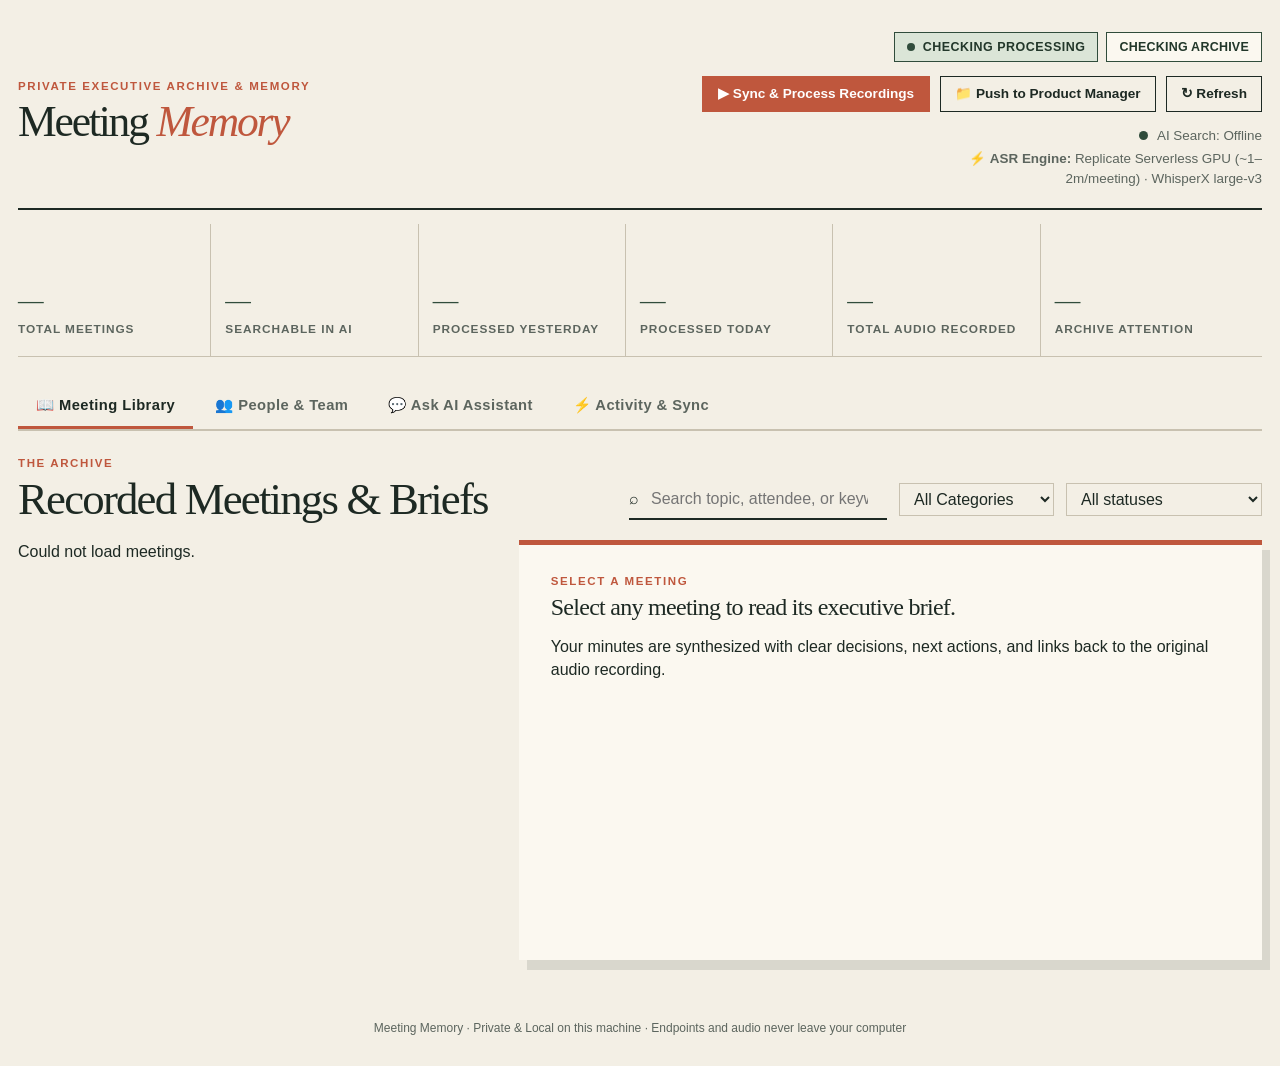
==== commit d19acf22: "feat: implement web-based dashboard for pipeline monitoring and data management" ====
--- a/pipeline/static/index.html
+++ b/pipeline/static/index.html
@@ -16,9 +16,12 @@
           <h1>Meeting <em>Memory</em></h1>
         </div>
         <div class="masthead-controls">
-          <div class="pipeline-badge" id="pipeline-indicator">
-            <span class="badge-dot" id="badge-dot"></span>
-            <span id="pipeline-status-text">All Caught Up</span>
+          <div class="status-row">
+            <div class="pipeline-badge" id="pipeline-indicator">
+              <span class="badge-dot" id="badge-dot"></span>
+              <span id="pipeline-status-text">Checking Processing</span>
+            </div>
+            <div class="archive-badge" id="archive-attention" aria-live="polite">Checking Archive</div>
           </div>
           <div class="masthead-actions">
             <button type="button" id="btn-quick-run" class="btn-action">▶ Sync &amp; Process Recordings</button>
@@ -57,28 +60,28 @@
         </article>
         <article>
           <strong id="metric-attention">—</strong>
-          <span>Needs Speaker Name</span>
+          <span>Archive Attention</span>
         </article>
       </section>
 
       <!-- Main Navigation Tabs -->
       <nav class="nav-tabs" role="tablist">
-        <button type="button" class="tab-btn active" data-tab="tab-ledger" role="tab" aria-selected="true">
+        <button type="button" id="tab-button-ledger" class="tab-btn active" data-tab="tab-ledger" role="tab" aria-selected="true" aria-controls="tab-ledger" tabindex="0">
           📖 Meeting Library
         </button>
-        <button type="button" class="tab-btn" data-tab="tab-knowledge" role="tab" aria-selected="false">
+        <button type="button" id="tab-button-knowledge" class="tab-btn" data-tab="tab-knowledge" role="tab" aria-selected="false" aria-controls="tab-knowledge" tabindex="-1">
           👥 People &amp; Team
         </button>
-        <button type="button" class="tab-btn" data-tab="tab-ask" role="tab" aria-selected="false">
+        <button type="button" id="tab-button-ask" class="tab-btn" data-tab="tab-ask" role="tab" aria-selected="false" aria-controls="tab-ask" tabindex="-1">
           💬 Ask AI Assistant
         </button>
-        <button type="button" class="tab-btn" data-tab="tab-control" role="tab" aria-selected="false">
+        <button type="button" id="tab-button-control" class="tab-btn" data-tab="tab-control" role="tab" aria-selected="false" aria-controls="tab-control" tabindex="-1">
           ⚡ Activity &amp; Sync
         </button>
       </nav>
 
       <!-- TAB 1: MEETING LIBRARY (Reader & Archive) -->
-      <section id="tab-ledger" class="tab-pane active" role="tabpanel">
+      <section id="tab-ledger" class="tab-pane active" role="tabpanel" aria-labelledby="tab-button-ledger">
         <!-- Zero-Touch Voice Identification Review Banner -->
         <div id="voice-review-banner" class="voice-review-banner" style="display: none;"></div>
 
@@ -88,7 +91,8 @@
             <h2>Recorded Meetings &amp; Briefs</h2>
           </div>
           <div class="archive-filters">
-            <label class="search">
+            <label class="search" for="meeting-search">
+              <span class="sr-only">Search meetings</span>
               <span aria-hidden="true">⌕</span>
               <input id="meeting-search" type="search" placeholder="Search topic, attendee, or keyword..." />
             </label>
@@ -117,7 +121,7 @@
       </section>
 
       <!-- TAB 2: PEOPLE & TEAM REGISTRY -->
-      <section id="tab-knowledge" class="tab-pane" role="tabpanel">
+      <section id="tab-knowledge" class="tab-pane" role="tabpanel" aria-labelledby="tab-button-knowledge">
         <div class="pane-header">
           <div>
             <p class="eyebrow">PEOPLE &amp; KEY TOPICS</p>
@@ -128,7 +132,7 @@
 
         <!-- Voice Enrollment Review Queue in People Tab -->
         <div id="voice-review-people-section" class="section-card" style="margin-bottom: 24px; display: none;">
-          <h3>🎙️ Unrecognized Voices to Review</h3>
+          <h3 id="voice-review-heading" tabindex="-1">🎙️ Unrecognized Voices to Review</h3>
           <p class="card-desc">Recurring voices detected across meetings that need your confirmation.</p>
           <div id="voice-review-people-list" class="voice-cards-deck"></div>
         </div>
@@ -140,9 +144,18 @@
             <p class="card-desc">Assign roles and nicknames to ensure clean records across meetings.</p>
 
             <form id="form-add-person" class="inline-form">
-              <input type="text" id="person-canonical" placeholder="Full Name (e.g. Christine)" required />
-              <input type="text" id="person-role" placeholder="Role (e.g. Project Lead / Partner)" />
-              <input type="text" id="person-aliases" placeholder="Nicknames / Aliases (comma-separated)" />
+              <label class="field-stack" for="person-canonical">
+                <span>Full name</span>
+                <input type="text" id="person-canonical" placeholder="e.g. Christine" required />
+              </label>
+              <label class="field-stack" for="person-role">
+                <span>Role</span>
+                <input type="text" id="person-role" placeholder="e.g. Project Lead" />
+              </label>
+              <label class="field-stack" for="person-aliases">
+                <span>Nicknames or aliases</span>
+                <input type="text" id="person-aliases" placeholder="Comma-separated" />
+              </label>
               <button type="submit" class="btn-action">Add / Save Person</button>
             </form>
 
@@ -166,9 +179,15 @@
               <h4>Combine Duplicate Names</h4>
               <p class="card-desc">Folds a misspelled name or nickname into a person's primary profile and updates past records.</p>
               <form id="form-merge-person" class="merge-form">
-                <input type="text" id="merge-from" placeholder="Old or Nickname (e.g. Mike)" required />
+                <label class="field-stack" for="merge-from">
+                  <span>Old name</span>
+                  <input type="text" id="merge-from" placeholder="e.g. Mike" required />
+                </label>
                 <span>→</span>
-                <input type="text" id="merge-into" placeholder="Correct Name (e.g. Michael)" required />
+                <label class="field-stack" for="merge-into">
+                  <span>Correct name</span>
+                  <input type="text" id="merge-into" placeholder="e.g. Michael" required />
+                </label>
                 <button type="submit" class="btn-outline">Combine Names</button>
               </form>
             </div>
@@ -223,14 +242,14 @@
       </section>
 
       <!-- TAB 3: ASK AI ASSISTANT & DECISION TIMELINES -->
-      <section id="tab-ask" class="tab-pane" role="tabpanel">
-        <div class="ask-mode-switcher">
-          <button type="button" class="mode-btn active" id="mode-btn-qa" onclick="switchAskMode('qa')">💬 Ask a Question</button>
-          <button type="button" class="mode-btn" id="mode-btn-timeline" onclick="switchAskMode('timeline')">📈 Decision Timeline</button>
+      <section id="tab-ask" class="tab-pane" role="tabpanel" aria-labelledby="tab-button-ask">
+        <div class="ask-mode-switcher" role="tablist" aria-label="Assistant views">
+          <button type="button" class="mode-btn active" id="mode-btn-qa" role="tab" aria-selected="true" aria-controls="ask-qa-panel" tabindex="0" onclick="switchAskMode('qa')">💬 Ask a Question</button>
+          <button type="button" class="mode-btn" id="mode-btn-timeline" role="tab" aria-selected="false" aria-controls="ask-timeline-panel" tabindex="-1" onclick="switchAskMode('timeline')">📈 Decision Timeline</button>
         </div>
 
         <!-- Mode A: Q&A -->
-        <section id="ask-qa-panel" class="question-room" aria-labelledby="ask-title">
+        <section id="ask-qa-panel" class="question-room" role="tabpanel" aria-labelledby="mode-btn-qa">
           <div>
             <p class="eyebrow">CONVERSATIONAL MEETING RECALL</p>
             <h2 id="ask-title">What did we decide?</h2>
@@ -254,7 +273,7 @@
         </section>
 
         <!-- Mode B: Decision Timeline -->
-        <section id="ask-timeline-panel" class="timeline-room" style="display: none;">
+        <section id="ask-timeline-panel" class="timeline-room" role="tabpanel" aria-labelledby="mode-btn-timeline" style="display: none;">
           <div class="timeline-header">
             <div>
               <p class="eyebrow">KNOWLEDGE GRAPH CHRONOLOGY</p>
@@ -271,6 +290,7 @@
           </div>
 
           <form id="timeline-form" class="timeline-search-form" onsubmit="event.preventDefault(); loadTimelineForTopic($('timeline-topic-input').value);">
+            <label class="sr-only" for="timeline-topic-input">Timeline topic</label>
             <input type="text" id="timeline-topic-input" placeholder="Enter any project, property, or topic (e.g. Cambridge lease, Roof estimate)..." />
             <button type="submit" class="btn-action">Generate Timeline</button>
           </form>
@@ -284,7 +304,7 @@
       </section>
 
       <!-- TAB 4: ACTIVITY & OPERATIONS -->
-      <section id="tab-control" class="tab-pane" role="tabpanel">
+      <section id="tab-control" class="tab-pane" role="tabpanel" aria-labelledby="tab-button-control">
         <div class="pane-header">
           <div>
             <p class="eyebrow">RECORDING OPERATIONS</p>
--- a/pipeline/static/style.css
+++ b/pipeline/static/style.css
@@ -105,6 +105,13 @@
   flex: 0 1 auto;
 }
 
+.status-row {
+  display: flex;
+  flex-wrap: wrap;
+  justify-content: flex-end;
+  gap: 8px;
+}
+
 .masthead-actions {
   display: flex;
   gap: 10px;
@@ -163,6 +170,23 @@
 .pipeline-badge.running .badge-dot {
   background: var(--clay);
   animation: pulse-dot 1.2s infinite ease-in-out;
+}
+
+.archive-badge {
+  padding: 5px 12px;
+  border: 1px solid var(--moss);
+  color: var(--moss-dark);
+  background: var(--panel);
+  font-size: 0.78rem;
+  font-weight: 700;
+  letter-spacing: 0.02em;
+  text-transform: uppercase;
+}
+
+.archive-badge.needs-attention {
+  border-color: var(--warn-border);
+  background: var(--warn-bg);
+  color: #7d2d1d;
 }
 
 @keyframes pulse-dot {
@@ -778,6 +802,31 @@
   margin-bottom: 16px;
 }
 
+.field-stack {
+  display: grid;
+  gap: 4px;
+  min-width: 0;
+  color: var(--muted);
+  font-size: 0.72rem;
+  font-weight: 700;
+  letter-spacing: 0.04em;
+  text-transform: uppercase;
+}
+
+.field-stack input {
+  width: 100%;
+  min-width: 0;
+  color: var(--ink);
+  text-transform: none;
+  letter-spacing: normal;
+  font-weight: 400;
+}
+
+.inline-form > button,
+.merge-form > button {
+  align-self: end;
+}
+
 .inline-form input, .merge-form input {
   background: var(--paper);
   border: 1px solid var(--rule);
@@ -797,7 +846,7 @@
   align-items: center;
 }
 
-.merge-form input {
+.merge-form .field-stack {
   flex: 1;
 }
 
@@ -1032,6 +1081,9 @@
   .masthead-note {
     max-width: none;
   }
+  .status-row {
+    justify-content: flex-start;
+  }
   .signal-strip {
     grid-template-columns: repeat(3, 1fr);
   }
@@ -1042,6 +1094,37 @@
     grid-template-columns: 1fr;
     min-height: 0;
   }
+  .archive-heading {
+    align-items: stretch;
+    flex-direction: column;
+  }
+  .archive-filters {
+    display: grid;
+    grid-template-columns: repeat(2, minmax(0, 1fr));
+    width: 100%;
+  }
+  .archive-filters .search {
+    grid-column: 1 / -1;
+    width: 100%;
+  }
+  .search input {
+    min-width: 0;
+    width: 100%;
+  }
+  .archive-filters select {
+    min-width: 0;
+    width: 100%;
+  }
+  .voice-review-banner .voice-cards-scroll {
+    display: flex;
+    overflow-x: auto;
+    padding-bottom: 8px;
+    scroll-snap-type: x mandatory;
+  }
+  .voice-review-banner .voice-card {
+    flex: 0 0 min(82vw, 320px);
+    scroll-snap-align: start;
+  }
   .question-room {
     grid-template-columns: 1fr;
   }
@@ -1054,6 +1137,31 @@
   .section-card,
   .table-scroll {
     overflow-x: auto;
+  }
+}
+
+@media (max-width: 520px) {
+  .archive-filters {
+    grid-template-columns: 1fr;
+  }
+  .archive-filters .search {
+    grid-column: 1;
+  }
+  .merge-form {
+    align-items: stretch;
+    flex-direction: column;
+  }
+  .merge-form > span {
+    display: none;
+  }
+}
+
+@media (prefers-reduced-motion: reduce) {
+  *, *::before, *::after {
+    animation-duration: 0.01ms !important;
+    animation-iteration-count: 1 !important;
+    scroll-behavior: auto !important;
+    transition-duration: 0.01ms !important;
   }
 }
 
@@ -1266,8 +1374,16 @@
 .voice-cards-scroll,
 .voice-cards-deck {
   display: grid;
-  grid-template-columns: repeat(auto-fill, minmax(320px, 1fr));
+  grid-template-columns: repeat(auto-fill, minmax(min(100%, 320px), 1fr));
   gap: 16px;
+}
+
+.voice-banner-header .btn-outline {
+  margin: 0 8px 12px 0;
+}
+
+.voice-review-banner .voice-members {
+  display: none;
 }
 
 .voice-card {
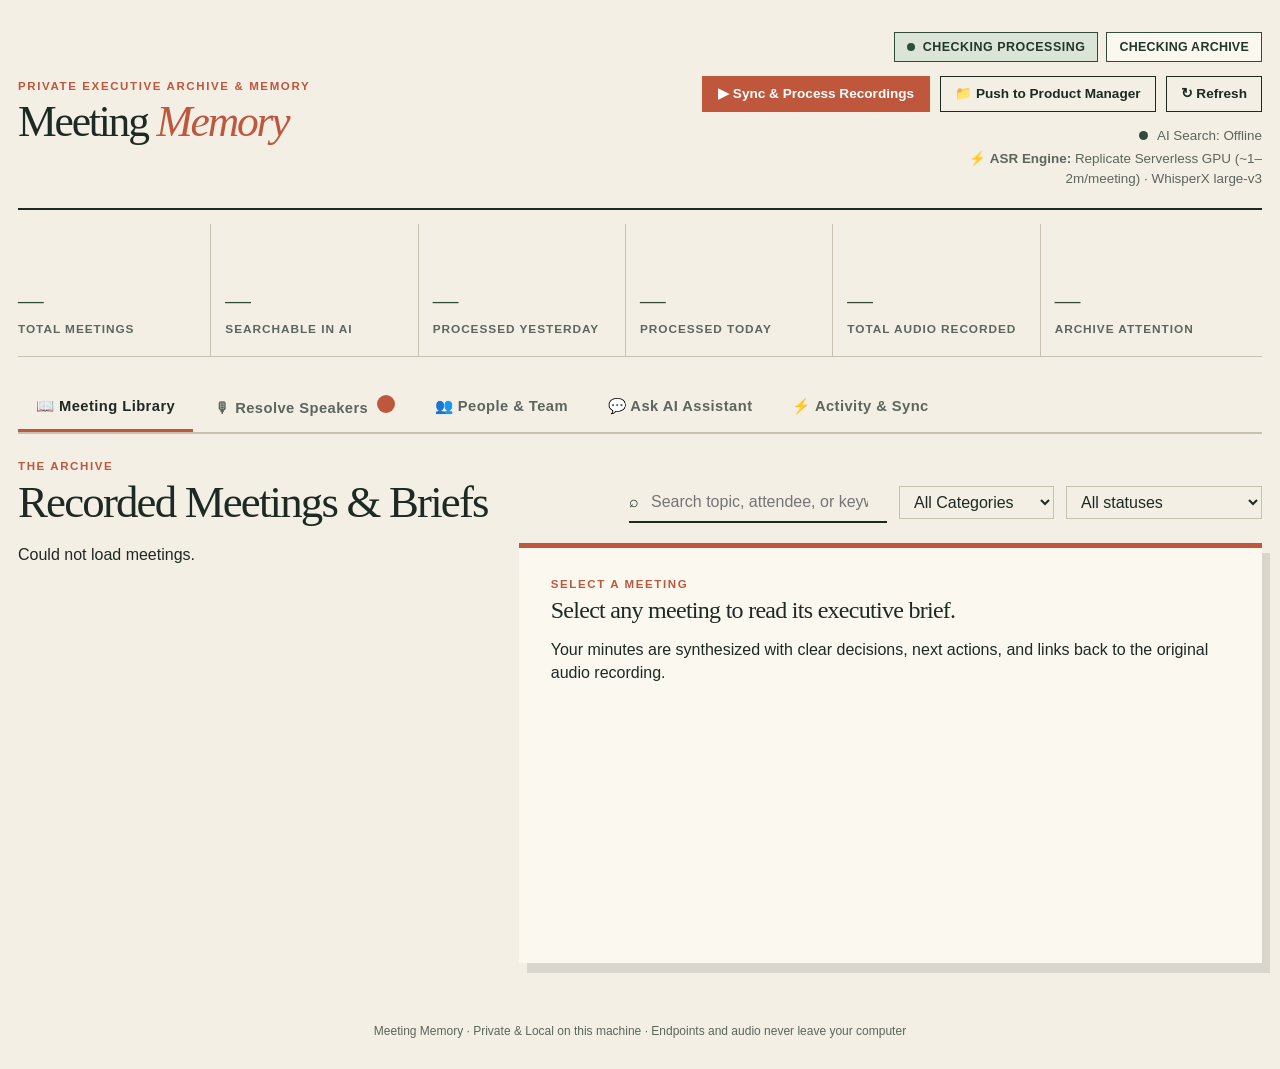
==== commit 5013a331: "feat: implement voice recognition pipeline with speaker enrollment, embedding matching, and confiden" ====
--- a/pipeline/static/index.html
+++ b/pipeline/static/index.html
@@ -69,6 +69,9 @@
         <button type="button" id="tab-button-ledger" class="tab-btn active" data-tab="tab-ledger" role="tab" aria-selected="true" aria-controls="tab-ledger" tabindex="0">
           📖 Meeting Library
         </button>
+        <button type="button" id="tab-button-speakers" class="tab-btn" data-tab="tab-speakers" role="tab" aria-selected="false" aria-controls="tab-speakers" tabindex="-1">
+          🎙 Resolve Speakers <span id="speaker-resolution-count" class="tab-count" hidden></span>
+        </button>
         <button type="button" id="tab-button-knowledge" class="tab-btn" data-tab="tab-knowledge" role="tab" aria-selected="false" aria-controls="tab-knowledge" tabindex="-1">
           👥 People &amp; Team
         </button>
@@ -120,7 +123,75 @@
         </div>
       </section>
 
-      <!-- TAB 2: PEOPLE & TEAM REGISTRY -->
+      <!-- TAB 2: SPEAKER RESOLUTION -->
+      <section id="tab-speakers" class="tab-pane" role="tabpanel" aria-labelledby="tab-button-speakers">
+        <div class="pane-header">
+          <div>
+            <p class="eyebrow">SPEAKER CLEANUP</p>
+            <h2 id="speaker-resolution-heading" tabindex="-1">Resolve Speakers</h2>
+          </div>
+          <p class="pane-subtitle">Listen once, choose a person once, and the correction follows that voice through every matching meeting.</p>
+        </div>
+
+        <div class="speaker-resolution-status" aria-live="polite">
+          <strong id="speaker-resolution-summary">Loading speaker decisions…</strong>
+          <span>Start with recurring voices; they fix the most history first.</span>
+        </div>
+
+        <section class="section-card speaker-resolution-section">
+          <div class="speaker-section-heading">
+            <div>
+              <h3>Recurring voices</h3>
+              <p class="card-desc">The same voice was heard in multiple meetings. One confirmation applies everywhere.</p>
+            </div>
+            <button type="button" class="btn-outline btn-sm" onclick="confirmConfidentVoiceClusters()">Confirm high-confidence matches</button>
+          </div>
+          <div id="speaker-resolution-clusters" class="voice-cards-deck" aria-live="polite">
+            <p class="empty-cell">Loading recurring voices…</p>
+          </div>
+        </section>
+
+        <section class="section-card speaker-resolution-section">
+          <div class="speaker-section-heading">
+            <div>
+              <h3>Possible name duplicates</h3>
+              <p class="card-desc">If the same person was saved under similar spellings, settle it here with one answer.</p>
+            </div>
+            <button type="button" class="btn-outline btn-sm js-open-people-manager">Merge other names</button>
+          </div>
+          <section id="people-suggestions" class="people-suggestions" hidden aria-live="polite">
+            <div>
+              <strong>Possible same person</strong>
+              <p id="people-suggestion-question"></p>
+              <small id="people-suggestion-result"></small>
+            </div>
+            <div class="people-suggestion-actions">
+              <button type="button" class="btn-action btn-sm" id="people-suggestion-yes">Yes, merge</button>
+              <button type="button" class="btn-outline btn-sm" id="people-suggestion-no">No, different people</button>
+            </div>
+          </section>
+          <p id="people-suggestions-empty" class="empty-cell">No likely duplicate names need a decision.</p>
+        </section>
+
+        <section class="section-card speaker-resolution-section">
+          <div class="speaker-section-heading">
+            <div>
+              <h3>One-off unnamed speakers</h3>
+              <p class="card-desc">These voices only appear once or have no reusable voice match. Listen, then name this appearance.</p>
+            </div>
+          </div>
+          <div id="speaker-resolution-oneoffs" class="speaker-oneoff-list" aria-live="polite">
+            <p class="empty-cell">Loading unnamed speakers…</p>
+          </div>
+        </section>
+
+        <div class="speaker-refresh-box">
+          <p>Finished resolving people? Apply those corrections to past minutes and AI search.</p>
+          <button type="button" class="btn-action" onclick="runStage('speaker-refresh')">Update Corrected Minutes</button>
+        </div>
+      </section>
+
+      <!-- TAB 3: PEOPLE & TEAM REGISTRY -->
       <section id="tab-knowledge" class="tab-pane" role="tabpanel" aria-labelledby="tab-button-knowledge">
         <div class="pane-header">
           <div>
@@ -128,69 +199,55 @@
             <h2>People You Meet With</h2>
           </div>
           <p class="pane-subtitle">Manage recognized contacts and nicknames so the AI accurately attributes commitments to real people.</p>
-        </div>
-
-        <!-- Voice Enrollment Review Queue in People Tab -->
-        <div id="voice-review-people-section" class="section-card" style="margin-bottom: 24px; display: none;">
-          <h3 id="voice-review-heading" tabindex="-1">🎙️ Unrecognized Voices to Review</h3>
-          <p class="card-desc">Recurring voices detected across meetings that need your confirmation.</p>
-          <div id="voice-review-people-list" class="voice-cards-deck"></div>
         </div>
 
         <div class="grid-2col">
           <!-- People Manager -->
           <div class="section-card">
-            <h3>Recognized Contacts</h3>
-            <p class="card-desc">Assign roles and nicknames to ensure clean records across meetings.</p>
-
-            <form id="form-add-person" class="inline-form">
-              <label class="field-stack" for="person-canonical">
-                <span>Full name</span>
-                <input type="text" id="person-canonical" placeholder="e.g. Christine" required />
+            <div class="contacts-heading">
+              <div>
+                <h3 id="recognized-contacts-heading" tabindex="-1">Recognized Contacts</h3>
+                <p class="card-desc">One profile per person, used across every meeting.</p>
+              </div>
+              <label class="contact-search" for="people-search">
+                <span class="sr-only">Search recognized contacts</span>
+                <input type="search" id="people-search" placeholder="Find a contact…" />
               </label>
-              <label class="field-stack" for="person-role">
-                <span>Role</span>
-                <input type="text" id="person-role" placeholder="e.g. Project Lead" />
-              </label>
-              <label class="field-stack" for="person-aliases">
-                <span>Nicknames or aliases</span>
-                <input type="text" id="person-aliases" placeholder="Comma-separated" />
-              </label>
-              <button type="submit" class="btn-action">Add / Save Person</button>
-            </form>
-
-            <div class="table-scroll">
-              <table class="data-table" id="people-table">
-                <thead>
-                  <tr>
-                    <th>Name</th>
-                    <th>Role</th>
-                    <th>Meetings</th>
-                    <th>Nicknames / Aliases</th>
-                  </tr>
-                </thead>
-                <tbody id="people-tbody">
-                  <tr><td colspan="4" class="empty-cell">Loading contacts...</td></tr>
-                </tbody>
-              </table>
-            </div>
-
-            <div class="merge-box">
-              <h4>Combine Duplicate Names</h4>
-              <p class="card-desc">Folds a misspelled name or nickname into a person's primary profile and updates past records.</p>
-              <form id="form-merge-person" class="merge-form">
-                <label class="field-stack" for="merge-from">
-                  <span>Old name</span>
-                  <input type="text" id="merge-from" placeholder="e.g. Mike" required />
+            </div>
+
+            <details class="contact-add-disclosure">
+              <summary>Add a new contact</summary>
+              <form id="form-add-person" class="inline-form">
+                <label class="field-stack" for="person-canonical">
+                  <span>Full name</span>
+                  <input type="text" id="person-canonical" placeholder="e.g. Christine" required />
                 </label>
-                <span>→</span>
-                <label class="field-stack" for="merge-into">
-                  <span>Correct name</span>
-                  <input type="text" id="merge-into" placeholder="e.g. Michael" required />
+                <label class="field-stack" for="person-role">
+                  <span>Role</span>
+                  <input type="text" id="person-role" placeholder="e.g. Project Lead" />
                 </label>
-                <button type="submit" class="btn-outline">Combine Names</button>
+                <label class="field-stack" for="person-aliases">
+                  <span>Nicknames or aliases</span>
+                  <input type="text" id="person-aliases" placeholder="Comma-separated" />
+                </label>
+                <button type="submit" class="btn-action">Save Contact</button>
               </form>
-            </div>
+            </details>
+
+            <div id="people-list" class="people-list" aria-live="polite">
+              <p class="empty-cell">Loading contacts...</p>
+            </div>
+            <div class="people-merge-toolbar" aria-live="polite">
+              <div>
+                <strong id="people-selected-count">Select names that belong to the same person</strong>
+                <small>For example: Ru, Roo, and Roe.</small>
+              </div>
+              <div class="people-merge-actions">
+                <button type="button" class="btn-text btn-sm" id="people-clear-selection" hidden>Clear</button>
+                <button type="button" class="btn-action btn-sm" id="people-merge-selected" disabled>Merge selected</button>
+              </div>
+            </div>
+            <p class="contacts-help">Select all spellings for one person, then choose <strong>Merge selected</strong>. Use <strong>Fix spelling</strong> when there is only one name to correct.</p>
 
           </div>
 
@@ -487,6 +544,96 @@
         </details>
       </section>
 
+      <!-- Duplicate contact merge -->
+      <dialog id="person-merge-modal" class="custom-modal" aria-labelledby="person-merge-title">
+        <form method="dialog" id="person-merge-form" class="modal-card">
+          <div>
+            <p class="eyebrow">MERGE SELECTED NAMES</p>
+            <h3 id="person-merge-title">Which spelling should remain?</h3>
+            <p class="card-desc">
+              These names will become one contact. Choose the spelling you want to see everywhere.
+            </p>
+          </div>
+          <input type="hidden" id="person-merge-sources" />
+          <div id="person-merge-selected-list" class="merge-name-list" aria-label="Selected names"></div>
+          <label for="person-merge-target">Spelling to keep</label>
+          <select id="person-merge-target" required>
+            <option value="">Choose a spelling…</option>
+          </select>
+          <p id="person-merge-preview" class="merge-preview" aria-live="polite"></p>
+          <div class="modal-actions">
+            <button type="button" class="btn-outline" onclick="closePersonMergeModal()">Cancel</button>
+            <button type="submit" id="person-merge-save" class="btn-action">Merge Names</button>
+          </div>
+        </form>
+      </dialog>
+
+      <!-- Contact spelling correction -->
+      <dialog id="person-rename-modal" class="custom-modal" aria-labelledby="person-rename-title">
+        <form method="dialog" id="person-rename-form" class="modal-card">
+          <div>
+            <p class="eyebrow">FIX SPELLING</p>
+            <h3 id="person-rename-title">Change this contact's name</h3>
+            <p class="card-desc">This is the same person. Only the displayed spelling will change across their history.</p>
+          </div>
+          <input type="hidden" id="person-rename-source" />
+          <label for="person-rename-name">Correct spelling</label>
+          <input type="text" id="person-rename-name" required autocomplete="name" />
+          <div class="modal-actions">
+            <button type="button" class="btn-outline" onclick="closePersonRenameModal()">Cancel</button>
+            <button type="submit" id="person-rename-save" class="btn-action">Save Spelling</button>
+          </div>
+        </form>
+      </dialog>
+
+      <!-- Recurring voice identity picker -->
+      <dialog id="voice-name-modal" class="custom-modal" aria-labelledby="voice-name-modal-title">
+        <form method="dialog" id="voice-name-form" class="modal-card">
+          <div>
+            <p class="eyebrow">SPEAKER IDENTITY</p>
+            <h3 id="voice-name-modal-title">Who does this voice belong to?</h3>
+            <p id="voice-name-modal-sub" class="card-desc">
+              Choose someone you already know, or add a new person to your speaker list.
+            </p>
+          </div>
+          <input type="hidden" id="voice-name-cluster-id" />
+
+          <fieldset class="identity-choice">
+            <legend>Choose how to name this speaker</legend>
+            <label class="identity-option" for="voice-name-existing-mode">
+              <input type="radio" id="voice-name-existing-mode" name="voice-name-mode" value="existing" checked />
+              <span>
+                <strong>Existing speaker</strong>
+                <small>Use the same identity across every meeting.</small>
+              </span>
+            </label>
+            <div id="voice-existing-panel" class="identity-choice-panel">
+              <label for="voice-existing-person">Select a person</label>
+              <select id="voice-existing-person" required>
+                <option value="">Choose an existing speaker…</option>
+              </select>
+            </div>
+
+            <label class="identity-option" for="voice-name-new-mode">
+              <input type="radio" id="voice-name-new-mode" name="voice-name-mode" value="new" />
+              <span>
+                <strong>New speaker</strong>
+                <small>Add a person who is not in your list yet.</small>
+              </span>
+            </label>
+            <div id="voice-new-panel" class="identity-choice-panel" hidden>
+              <label for="voice-new-person-name">New speaker name</label>
+              <input type="text" id="voice-new-person-name" placeholder="e.g. Paul or Sarah" autocomplete="name" disabled />
+            </div>
+          </fieldset>
+
+          <div class="modal-actions">
+            <button type="button" class="btn-outline" onclick="closeVoiceNameModal()">Cancel</button>
+            <button type="submit" id="voice-name-save" class="btn-action">Confirm Speaker</button>
+          </div>
+        </form>
+      </dialog>
+
       <!-- Speaker Edit Modal Dialog -->
       <dialog id="speaker-modal" class="custom-modal">
         <form method="dialog" id="speaker-form" class="modal-card">
--- a/pipeline/static/style.css
+++ b/pipeline/static/style.css
@@ -189,6 +189,20 @@
   color: #7d2d1d;
 }
 
+.tab-count {
+  display: inline-grid;
+  place-items: center;
+  min-width: 18px;
+  height: 18px;
+  margin-left: 4px;
+  padding: 0 5px;
+  border-radius: 999px;
+  background: var(--clay);
+  color: #fff;
+  font-size: 0.72rem;
+  line-height: 1;
+}
+
 @keyframes pulse-dot {
   0%, 100% { opacity: 1; transform: scale(1); }
   50% { opacity: 0.4; transform: scale(1.3); }
@@ -822,32 +836,218 @@
   font-weight: 400;
 }
 
-.inline-form > button,
-.merge-form > button {
+.inline-form > button {
   align-self: end;
 }
 
-.inline-form input, .merge-form input {
+.inline-form input {
   background: var(--paper);
+  color: var(--ink);
   border: 1px solid var(--rule);
   padding: 8px 10px;
   font-size: 0.85rem;
 }
 
-.merge-box {
-  margin-top: 24px;
-  padding-top: 18px;
-  border-top: 1px dashed var(--rule);
-}
-
-.merge-form {
-  display: flex;
+.contacts-heading {
+  display: flex;
+  justify-content: space-between;
+  align-items: flex-start;
+  gap: 16px;
+}
+
+.contacts-heading h3 {
+  margin-bottom: 0;
+}
+
+.contact-search input {
+  box-sizing: border-box;
+  width: min(220px, 100%);
+  padding: 8px 10px;
+  border: 1px solid var(--rule);
+  background: var(--paper);
+  color: var(--ink);
+}
+
+.contact-add-disclosure {
+  margin: 4px 0 14px;
+}
+
+.contact-add-disclosure summary {
+  display: inline-block;
+  padding: 6px 10px;
+  border: 1px solid var(--rule);
+  border-radius: 5px;
+  color: var(--moss-dark);
+  font-size: 0.82rem;
+  font-weight: 700;
+  cursor: pointer;
+  list-style: none;
+}
+
+.contact-add-disclosure summary::-webkit-details-marker {
+  display: none;
+}
+
+.contact-add-disclosure[open] summary {
+  margin-bottom: 12px;
+}
+
+.people-list {
+  max-height: 440px;
+  overflow-y: auto;
+  border-top: 1px solid var(--rule);
+}
+
+.people-merge-toolbar {
+  position: sticky;
+  bottom: 0;
+  z-index: 2;
+  display: flex;
+  justify-content: space-between;
+  align-items: center;
+  gap: 12px;
+  padding: 10px 12px;
+  border: 1px solid var(--rule);
+  border-top: 0;
+  background: var(--paper);
+  box-shadow: 0 -5px 14px rgb(28 45 35 / 7%);
+}
+
+.people-merge-toolbar > div:first-child {
+  display: grid;
+  gap: 2px;
+}
+
+.people-merge-toolbar small {
+  color: var(--muted);
+}
+
+.people-merge-actions {
+  display: flex;
+  align-items: center;
   gap: 8px;
-  align-items: center;
-}
-
-.merge-form .field-stack {
-  flex: 1;
+}
+
+.people-suggestions {
+  display: flex;
+  justify-content: space-between;
+  align-items: center;
+  gap: 14px;
+  margin: 8px 0 14px;
+  padding: 12px 14px;
+  border: 1px solid var(--moss);
+  border-radius: 7px;
+  background: var(--moss-soft);
+}
+
+.people-suggestions[hidden] {
+  display: none;
+}
+
+.people-suggestions p {
+  margin: 2px 0;
+  color: var(--ink);
+}
+
+.people-suggestions small {
+  color: var(--muted);
+}
+
+.people-suggestion-actions,
+.person-actions {
+  display: flex;
+  align-items: center;
+  gap: 6px;
+  flex: 0 0 auto;
+}
+
+.person-row {
+  display: grid;
+  grid-template-columns: auto auto minmax(0, 1fr) auto;
+  align-items: center;
+  gap: 12px;
+  padding: 12px 2px;
+  border-bottom: 1px solid var(--rule);
+}
+
+.person-row.selected {
+  background: var(--moss-soft);
+}
+
+.person-row .person-avatar,
+.person-row .person-summary {
+  cursor: pointer;
+}
+
+.person-select {
+  display: grid;
+  place-items: center;
+  align-self: stretch;
+  min-width: 28px;
+  cursor: pointer;
+}
+
+.person-select input {
+  width: 18px;
+  height: 18px;
+  accent-color: var(--moss-dark);
+}
+
+.person-avatar {
+  display: grid;
+  place-items: center;
+  width: 34px;
+  height: 34px;
+  border-radius: 50%;
+  background: var(--moss-soft);
+  color: var(--moss-dark);
+  font-size: 0.75rem;
+  font-weight: 800;
+}
+
+.person-summary {
+  display: grid;
+  gap: 2px;
+  min-width: 0;
+}
+
+.person-summary > span,
+.person-summary small {
+  color: var(--muted);
+  font-size: 0.78rem;
+  overflow-wrap: anywhere;
+}
+
+.contacts-help {
+  margin: 8px 0 0;
+  color: var(--muted);
+  font-size: 0.76rem;
+}
+
+.merge-preview {
+  min-height: 42px;
+  margin: 0;
+  padding: 10px 12px;
+  border-left: 3px solid var(--moss);
+  background: var(--moss-soft);
+  color: var(--ink);
+  font-size: 0.84rem;
+}
+
+.merge-name-list {
+  display: flex;
+  flex-wrap: wrap;
+  gap: 6px;
+}
+
+.merge-name-list span {
+  padding: 5px 9px;
+  border: 1px solid var(--moss);
+  border-radius: 999px;
+  background: var(--moss-soft);
+  color: var(--moss-dark);
+  font-size: 0.8rem;
+  font-weight: 700;
 }
 
 .drive-stats-grid {
@@ -1005,6 +1205,102 @@
   font-size: 0.95rem;
 }
 
+.modal-card select {
+  width: 100%;
+  background: var(--paper);
+  color: var(--ink);
+  border: 1px solid var(--rule);
+  padding: 9px 12px;
+  font-size: 0.95rem;
+}
+
+.identity-choice {
+  display: grid;
+  gap: 10px;
+  margin: 0;
+  padding: 0;
+  border: 0;
+}
+
+.identity-choice legend {
+  padding: 0;
+  margin-bottom: 2px;
+  font-size: 0.8rem;
+  font-weight: 700;
+  text-transform: uppercase;
+  color: var(--muted);
+}
+
+.identity-option {
+  display: flex;
+  align-items: flex-start;
+  gap: 10px;
+  padding: 11px 12px;
+  border: 1px solid var(--rule);
+  border-radius: 7px;
+  background: var(--paper);
+  cursor: pointer;
+  text-transform: none !important;
+}
+
+.identity-option:has(input:checked) {
+  border-color: var(--moss);
+  box-shadow: 0 0 0 1px var(--moss);
+}
+
+.identity-option input {
+  margin: 3px 0 0;
+  padding: 0;
+}
+
+.identity-option span {
+  display: grid;
+  gap: 2px;
+}
+
+.identity-option strong {
+  color: var(--ink);
+}
+
+.identity-option small {
+  color: var(--muted);
+  font-weight: 400;
+}
+
+.identity-choice-panel {
+  padding: 2px 0 6px 34px;
+}
+
+.identity-choice-panel label {
+  display: block;
+  margin-bottom: 6px;
+}
+
+.identity-choice-panel input {
+  box-sizing: border-box;
+  width: 100%;
+}
+
+.speaker-refresh-box {
+  display: flex;
+  justify-content: space-between;
+  align-items: center;
+  gap: 14px;
+  margin-top: 14px;
+  padding-top: 14px;
+  border-top: 1px solid var(--rule);
+}
+
+.speaker-refresh-box p {
+  margin: 0;
+  font-size: 0.82rem;
+  color: var(--muted);
+}
+
+.speaker-refresh-box button {
+  flex: 0 0 auto;
+}
+
 .modal-actions {
   display: flex;
   justify-content: flex-end;
@@ -1115,15 +1411,13 @@
     min-width: 0;
     width: 100%;
   }
-  .voice-review-banner .voice-cards-scroll {
-    display: flex;
-    overflow-x: auto;
-    padding-bottom: 8px;
-    scroll-snap-type: x mandatory;
-  }
-  .voice-review-banner .voice-card {
-    flex: 0 0 min(82vw, 320px);
-    scroll-snap-align: start;
+  .speaker-section-heading,
+  .speaker-oneoff-card {
+    align-items: stretch;
+    flex-direction: column;
+  }
+  .speaker-oneoff-actions {
+    justify-content: flex-start;
   }
   .question-room {
     grid-template-columns: 1fr;
@@ -1147,12 +1441,37 @@
   .archive-filters .search {
     grid-column: 1;
   }
-  .merge-form {
+  .contacts-heading {
     align-items: stretch;
     flex-direction: column;
   }
-  .merge-form > span {
-    display: none;
+  .contact-search input {
+    width: 100%;
+  }
+  .person-row {
+    grid-template-columns: auto auto minmax(0, 1fr);
+  }
+  .person-actions {
+    grid-column: 2 / -1;
+    justify-content: flex-end;
+  }
+  .people-merge-toolbar {
+    align-items: stretch;
+    flex-direction: column;
+  }
+  .people-merge-actions button {
+    flex: 1;
+  }
+  .people-suggestions {
+    align-items: stretch;
+    flex-direction: column;
+  }
+  .people-suggestion-actions button {
+    flex: 1;
+  }
+  .speaker-refresh-box {
+    align-items: stretch;
+    flex-direction: column;
   }
 }
 
@@ -1371,7 +1690,6 @@
   color: var(--muted);
 }
 
-.voice-cards-scroll,
 .voice-cards-deck {
   display: grid;
   grid-template-columns: repeat(auto-fill, minmax(min(100%, 320px), 1fr));
@@ -1714,6 +2032,108 @@
   margin-left: 4px;
 }
 
+.speaker-resolution-status {
+  display: grid;
+  gap: 3px;
+  margin: 0 0 20px;
+  padding: 12px 14px;
+  border-left: 3px solid var(--moss);
+  background: var(--moss-soft);
+}
+
+.speaker-resolution-status span {
+  color: var(--muted);
+  font-size: 0.84rem;
+}
+
+.speaker-resolution-section {
+  margin-bottom: 20px;
+}
+
+.speaker-section-heading {
+  display: flex;
+  justify-content: space-between;
+  align-items: flex-start;
+  gap: 14px;
+  margin-bottom: 14px;
+}
+
+.speaker-section-heading h3 {
+  margin: 0;
+}
+
+.speaker-section-heading .card-desc {
+  margin: 4px 0 0;
+}
+
+.speaker-oneoff-list {
+  display: grid;
+  gap: 8px;
+}
+
+.speaker-oneoff-card {
+  display: flex;
+  justify-content: space-between;
+  align-items: center;
+  gap: 14px;
+  padding: 12px 0;
+  border-bottom: 1px solid var(--rule);
+}
+
+.speaker-oneoff-card p {
+  margin: 3px 0 0;
+  color: var(--muted);
+  font-size: 0.82rem;
+}
+
+.speaker-oneoff-actions {
+  display: flex;
+  flex: 0 0 auto;
+  flex-wrap: wrap;
+  justify-content: flex-end;
+  gap: 8px;
+}
+
+.voice-player {
+  margin-top: 12px;
+  padding: 12px;
+  border: 1px solid var(--rule);
+  border-radius: 7px;
+  background: var(--panel);
+}
+
+.voice-player-heading,
+.voice-player-nav {
+  display: flex;
+  justify-content: space-between;
+  align-items: center;
+  gap: 10px;
+}
+
+.voice-player-heading {
+  margin-bottom: 8px;
+  font-size: 0.78rem;
+}
+
+.voice-player-heading span {
+  color: var(--muted);
+}
+
+.voice-player audio {
+  display: block;
+  width: 100%;
+  height: 38px;
+}
+
+.voice-player-nav {
+  margin-top: 6px;
+}
+
+.voice-player-nav button:disabled {
+  opacity: 0.45;
+  cursor: default;
+}
+
 /* Eight of the pending speakers have no retained clip and never will - the
    source audio was deleted after transcription. Say so in place of the play
    button rather than offering a control that cannot work. */
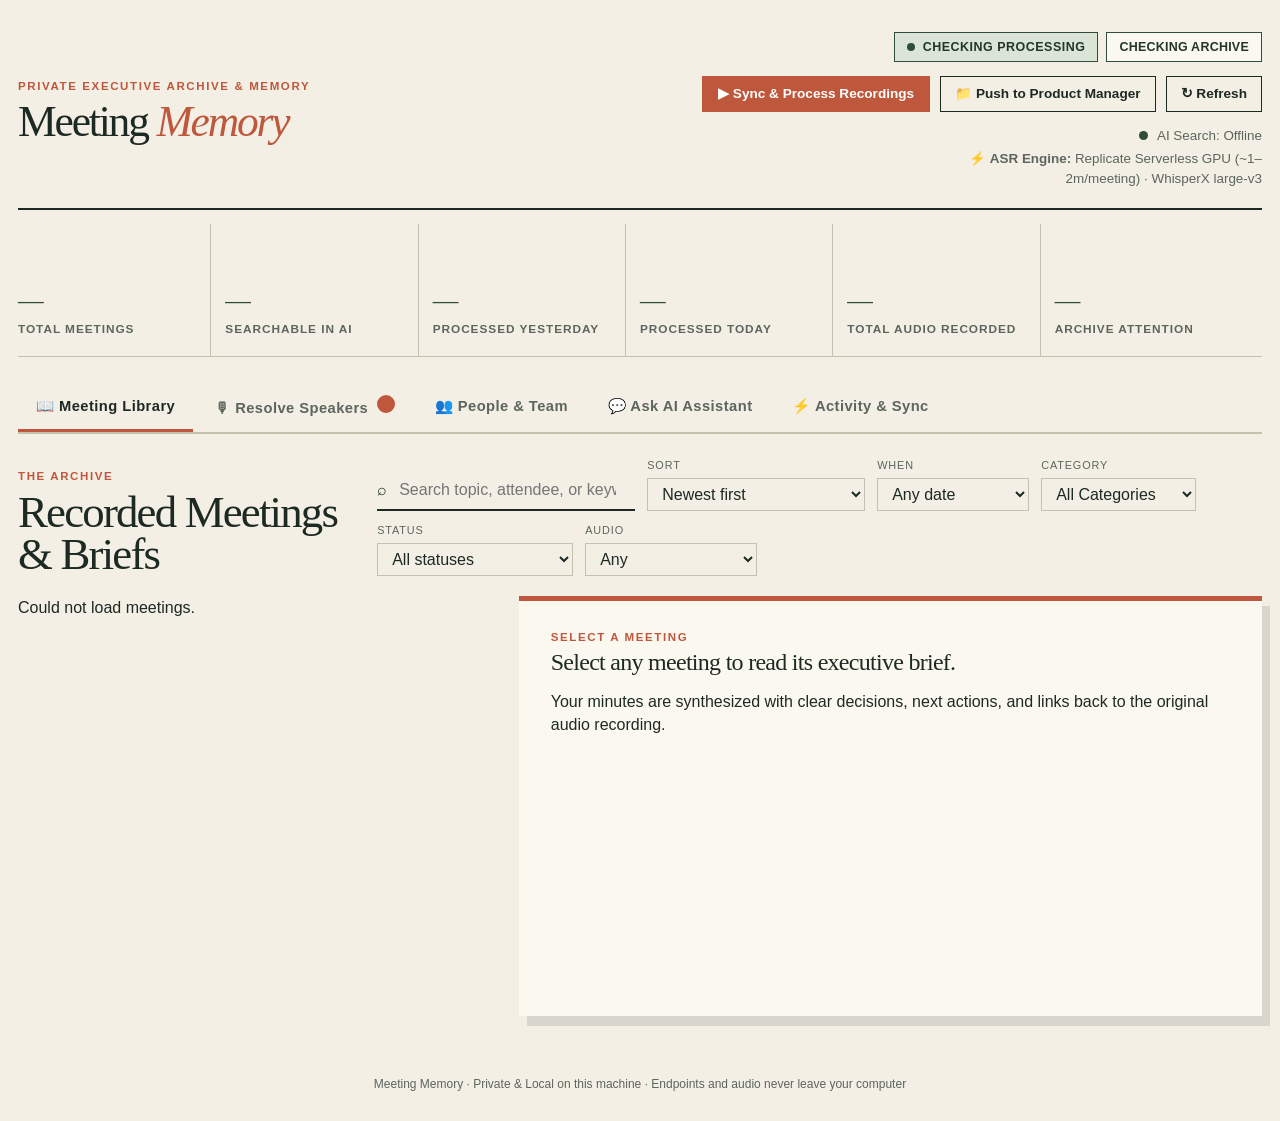
==== commit 5b19b640: "Make the dashboard queues sortable, filterable, and complete The speaker queue could not be triaged." ====
--- a/pipeline/static/index.html
+++ b/pipeline/static/index.html
@@ -99,17 +99,51 @@
               <span aria-hidden="true">⌕</span>
               <input id="meeting-search" type="search" placeholder="Search topic, attendee, or keyword..." />
             </label>
-            <select id="meeting-filter-category" aria-label="Filter category">
-              <option value="all">All Categories</option>
-              <option value="Professional">💼 Professional</option>
-              <option value="Personal">🏠 Personal</option>
-            </select>
-            <select id="meeting-filter-status" aria-label="Filter status">
-              <option value="all">All statuses</option>
-              <option value="ready">Ready to search</option>
-              <option value="review">Needs speaker check</option>
-              <option value="failed">Needs attention</option>
-            </select>
+            <div class="control-group">
+              <label for="meeting-sort">Sort</label>
+              <select id="meeting-sort">
+                <option value="date-desc">Newest first</option>
+                <option value="date-asc">Oldest first</option>
+                <option value="duration-desc">Longest first</option>
+                <option value="speakers-desc">Most speakers</option>
+                <option value="unresolved-desc">Most unnamed speakers</option>
+                <option value="title-asc">Title A–Z</option>
+              </select>
+            </div>
+            <div class="control-group">
+              <label for="meeting-filter-range">When</label>
+              <select id="meeting-filter-range">
+                <option value="all">Any date</option>
+                <option value="30">Last 30 days</option>
+                <option value="90">Last 90 days</option>
+                <option value="365">Last 12 months</option>
+              </select>
+            </div>
+            <div class="control-group">
+              <label for="meeting-filter-category">Category</label>
+              <select id="meeting-filter-category">
+                <option value="all">All Categories</option>
+                <option value="Professional">💼 Professional</option>
+                <option value="Personal">🏠 Personal</option>
+              </select>
+            </div>
+            <div class="control-group">
+              <label for="meeting-filter-status">Status</label>
+              <select id="meeting-filter-status">
+                <option value="all">All statuses</option>
+                <option value="ready">Ready to search</option>
+                <option value="review">Needs speaker check</option>
+                <option value="failed">Needs attention</option>
+              </select>
+            </div>
+            <div class="control-group">
+              <label for="meeting-filter-audio">Audio</label>
+              <select id="meeting-filter-audio">
+                <option value="all">Any</option>
+                <option value="yes">Recording on disk</option>
+                <option value="no">Recording deleted</option>
+              </select>
+            </div>
           </div>
         </div>
 
@@ -138,6 +172,47 @@
           <span>Start with recurring voices; they fix the most history first.</span>
         </div>
 
+        <div class="review-controls" role="group" aria-label="Sort and filter speaker decisions">
+          <div class="control-group">
+            <label for="speaker-sort">Sort</label>
+            <select id="speaker-sort">
+              <option value="margin-asc">Closest call first</option>
+              <option value="confidence-desc">Most confident first</option>
+              <option value="confidence-asc">Least confident first</option>
+              <option value="speech-desc">Most speech first</option>
+              <option value="occurrences-desc">Heard in most meetings</option>
+              <option value="date-desc">Most recent meeting</option>
+            </select>
+          </div>
+          <div class="control-group">
+            <label for="speaker-filter-band">Band</label>
+            <select id="speaker-filter-band">
+              <option value="all">All bands</option>
+              <option value="auto">Auto — strong match</option>
+              <option value="review">Review — needs a human</option>
+              <option value="new">New — no match at all</option>
+            </select>
+          </div>
+          <div class="control-group">
+            <label for="speaker-filter-suggestion">Suggestion</label>
+            <select id="speaker-filter-suggestion">
+              <option value="all">Any suggestion</option>
+              <option value="voiceprint">Has a voiceprint match</option>
+              <option value="transcript">Named in the transcript</option>
+              <option value="none">No suggestion at all</option>
+            </select>
+          </div>
+          <div class="control-group">
+            <label for="speaker-filter-clip">Audio</label>
+            <select id="speaker-filter-clip">
+              <option value="all">Any</option>
+              <option value="yes">Has a clip to play</option>
+              <option value="no">No audio retained</option>
+            </select>
+          </div>
+          <p class="review-controls-count" id="speaker-visible-count" aria-live="polite"></p>
+        </div>
+
         <section class="section-card speaker-resolution-section">
           <div class="speaker-section-heading">
             <div>
@@ -166,8 +241,18 @@
               <small id="people-suggestion-result"></small>
             </div>
             <div class="people-suggestion-actions">
-              <button type="button" class="btn-action btn-sm" id="people-suggestion-yes">Yes, merge</button>
+              <button type="button" class="btn-action btn-sm" id="people-suggestion-yes">Yes, review merge</button>
+              <button type="button" class="btn-outline btn-sm" id="people-suggestion-rename">Yes, but call them…</button>
               <button type="button" class="btn-outline btn-sm" id="people-suggestion-no">No, different people</button>
+            </div>
+            <div id="people-suggestion-rename-panel" class="merge-target-override" hidden>
+              <label for="people-suggestion-target">Spelling to keep</label>
+              <input type="text" id="people-suggestion-target" autocomplete="name" />
+              <button type="button" class="btn-outline btn-sm" id="people-suggestion-review">Review merge</button>
+            </div>
+            <div id="people-suggestion-preview-panel" class="merge-preview-panel" hidden>
+              <p id="people-suggestion-preview" class="merge-preview" aria-live="polite"></p>
+              <button type="button" class="btn-action btn-sm" id="people-suggestion-confirm" disabled>Confirm merge</button>
             </div>
           </section>
           <p id="people-suggestions-empty" class="empty-cell">No likely duplicate names need a decision.</p>
@@ -346,7 +431,7 @@
             </div>
           </div>
 
-          <form id="timeline-form" class="timeline-search-form" onsubmit="event.preventDefault(); loadTimelineForTopic($('timeline-topic-input').value);">
+          <form id="timeline-form" class="timeline-search-form">
             <label class="sr-only" for="timeline-topic-input">Timeline topic</label>
             <input type="text" id="timeline-topic-input" placeholder="Enter any project, property, or topic (e.g. Cambridge lease, Roof estimate)..." />
             <button type="submit" class="btn-action">Generate Timeline</button>
@@ -560,10 +645,14 @@
           <select id="person-merge-target" required>
             <option value="">Choose a spelling…</option>
           </select>
+          <div class="merge-target-override">
+            <label for="person-merge-target-custom">Or type a corrected spelling</label>
+            <input type="text" id="person-merge-target-custom" autocomplete="name" placeholder="Spelling to show everywhere" />
+          </div>
           <p id="person-merge-preview" class="merge-preview" aria-live="polite"></p>
           <div class="modal-actions">
-            <button type="button" class="btn-outline" onclick="closePersonMergeModal()">Cancel</button>
-            <button type="submit" id="person-merge-save" class="btn-action">Merge Names</button>
+            <button type="button" class="btn-outline" id="person-merge-cancel" onclick="closePersonMergeModal()">Cancel</button>
+            <button type="submit" id="person-merge-save" class="btn-action" disabled>Review Merge</button>
           </div>
         </form>
       </dialog>
@@ -579,9 +668,10 @@
           <input type="hidden" id="person-rename-source" />
           <label for="person-rename-name">Correct spelling</label>
           <input type="text" id="person-rename-name" required autocomplete="name" />
+          <p id="person-rename-preview" class="merge-preview" aria-live="polite"></p>
           <div class="modal-actions">
-            <button type="button" class="btn-outline" onclick="closePersonRenameModal()">Cancel</button>
-            <button type="submit" id="person-rename-save" class="btn-action">Save Spelling</button>
+            <button type="button" class="btn-outline" id="person-rename-cancel" onclick="closePersonRenameModal()">Cancel</button>
+            <button type="submit" id="person-rename-save" class="btn-action">Review Spelling</button>
           </div>
         </form>
       </dialog>
--- a/pipeline/static/style.css
+++ b/pipeline/static/style.css
@@ -354,7 +354,58 @@
 .archive-filters {
   display: flex;
   gap: 12px;
-  align-items: center;
+  /* flex-end, not center: every control below is a labelled stack, so centering
+     would float the bare search box against the labels rather than the inputs. */
+  align-items: flex-end;
+  flex-wrap: wrap;
+}
+
+/* A labelled control. Six selects sit in a row here and two of them used to
+   carry only an aria-label, which reads fine to a screen reader and tells a
+   sighted user nothing about which list the select governs. */
+.control-group {
+  display: flex;
+  flex-direction: column;
+  gap: 4px;
+  min-width: 0;
+}
+
+.control-group > label {
+  font-size: 0.68rem;
+  letter-spacing: 0.08em;
+  text-transform: uppercase;
+  color: var(--muted, #6b7280);
+  white-space: nowrap;
+}
+
+.control-group > select {
+  background: transparent;
+  border: 1px solid var(--rule);
+  padding: 6px 10px;
+  color: var(--ink);
+  max-width: 100%;
+}
+
+/* The speaker bar. Same vocabulary as the archive bar so the two read as one
+   control language, plus a live count - a filtered list that does not say what
+   it hid reads as "nothing left to do". */
+.review-controls {
+  display: flex;
+  flex-wrap: wrap;
+  gap: 14px;
+  align-items: flex-end;
+  margin: 0 0 18px;
+  padding: 14px 16px;
+  border: 1px solid var(--rule);
+  background: var(--paper-2, rgba(0, 0, 0, 0.015));
+}
+
+.review-controls-count {
+  margin: 0 0 0 auto;
+  font-size: 0.78rem;
+  color: var(--muted, #6b7280);
+  align-self: flex-end;
+  padding-bottom: 6px;
 }
 
 .search {
@@ -929,8 +980,8 @@
 }
 
 .people-suggestions {
-  display: flex;
-  justify-content: space-between;
+  display: grid;
+  grid-template-columns: minmax(0, 1fr) auto;
   align-items: center;
   gap: 14px;
   margin: 8px 0 14px;
@@ -938,6 +989,44 @@
   border: 1px solid var(--moss);
   border-radius: 7px;
   background: var(--moss-soft);
+}
+
+.merge-target-override,
+.merge-preview-panel {
+  grid-column: 1 / -1;
+}
+
+.merge-target-override {
+  display: grid;
+  grid-template-columns: minmax(0, 1fr) auto;
+  align-items: end;
+  gap: 8px;
+}
+
+.merge-target-override label {
+  grid-column: 1 / -1;
+  font-size: 0.76rem;
+  font-weight: 700;
+  color: var(--muted);
+}
+
+.merge-target-override input {
+  min-width: 0;
+  padding: 8px 10px;
+  border: 1px solid var(--rule);
+  background: var(--paper);
+  color: var(--ink);
+}
+
+.merge-target-override[hidden],
+.merge-preview-panel[hidden] {
+  display: none;
+}
+
+.merge-preview-panel {
+  display: grid;
+  gap: 8px;
+  justify-items: start;
 }
 
 .people-suggestions[hidden] {
@@ -1394,6 +1483,19 @@
     align-items: stretch;
     flex-direction: column;
   }
+  .review-controls {
+    display: grid;
+    grid-template-columns: repeat(2, minmax(0, 1fr));
+  }
+  .review-controls .control-group > select {
+    min-width: 0;
+    width: 100%;
+  }
+  .review-controls-count {
+    grid-column: 1 / -1;
+    margin: 0;
+    padding-bottom: 0;
+  }
   .archive-filters {
     display: grid;
     grid-template-columns: repeat(2, minmax(0, 1fr));
@@ -2152,3 +2254,60 @@
   font-style: italic;
   margin-left: 4px;
 }
+
+/* ── Pending actions ──────────────────────────────────────────────────
+   Every action in this dashboard is a round trip to a local server that may
+   be transcribing audio, calling an LLM, or rewriting minutes on disk. A
+   click with no visible pending state is indistinguishable from a dead
+   button, so anything mid-request dims, stops responding to the pointer, and
+   carries a spinner. `aria-busy` is the state the script already sets, so it
+   is also the selector here - no second class to keep in sync. */
+[aria-busy="true"] {
+  cursor: progress;
+  opacity: 0.72;
+  position: relative;
+}
+
+button[aria-busy="true"] {
+  /* Room for the spinner on the trailing edge, so the label does not shift. */
+  padding-right: 2.1em;
+}
+
+button[aria-busy="true"]::after {
+  content: "";
+  position: absolute;
+  right: 0.7em;
+  top: 50%;
+  width: 0.85em;
+  height: 0.85em;
+  margin-top: -0.425em;
+  border: 2px solid currentColor;
+  border-right-color: transparent;
+  border-radius: 50%;
+  animation: pending-spin 0.7s linear infinite;
+}
+
+@keyframes pending-spin {
+  to {
+    transform: rotate(360deg);
+  }
+}
+
+@media (prefers-reduced-motion: reduce) {
+  button[aria-busy="true"]::after {
+    animation-duration: 2.4s;
+  }
+}
+
+/* The elapsed-seconds readout while the archive is being queried. Retrieval
+   plus an LLM answer can run past a minute, and a number that keeps moving is
+   what separates "still working" from "hung". */
+.answer-elapsed {
+  display: inline-block;
+  min-width: 3.2em;
+  padding: 1px 6px;
+  border-radius: 999px;
+  background: rgba(29, 41, 35, 0.1);
+  font-variant-numeric: tabular-nums;
+  font-size: 0.85em;
+}
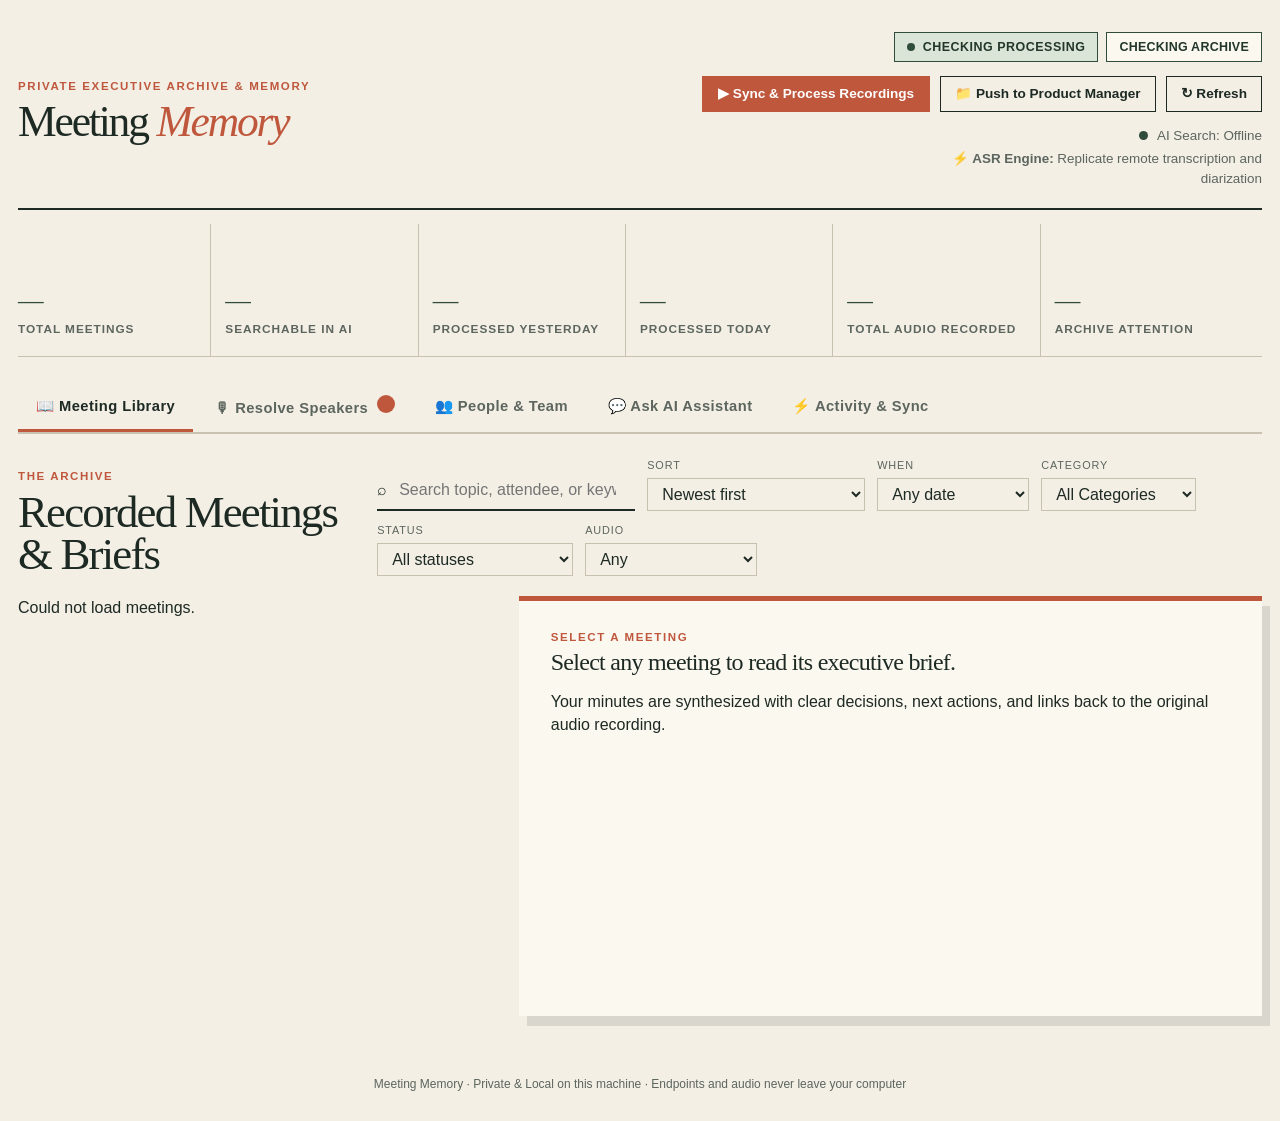
==== commit 972abe1d: "refactor: make Replicate transcription on-demand only" ====
--- a/pipeline/static/index.html
+++ b/pipeline/static/index.html
@@ -31,7 +31,7 @@
           <div class="masthead-note">
             <span class="live-dot" aria-hidden="true"></span>
             <span id="rag-health">Checking AI Search status…</span>
-            <p>⚡ <strong>ASR Engine:</strong> Replicate Serverless GPU (~1–2m/meeting) · WhisperX large-v3</p>
+            <p>⚡ <strong>ASR Engine:</strong> Replicate remote transcription and diarization</p>
           </div>
         </div>
       </header>
@@ -464,7 +464,7 @@
           <div class="action-grid">
             <button type="button" class="btn-stage btn-stage-primary" onclick="runStage('all')">
               <strong>▶ Process All New Audio</strong>
-              <span>Check Drive → Transcribe → Synthesize Minutes → Index Search</span>
+              <span>Check Drive → Transcribe → Synthesize Minutes → Publish Context</span>
             </button>
             <button type="button" class="btn-stage" onclick="runStage('capture')">
               <strong>Check Drive Folder</strong>
@@ -482,9 +482,9 @@
               <strong>Generate Minutes</strong>
               <span>Synthesize executive summaries</span>
             </button>
-            <button type="button" class="btn-stage" onclick="runStage('index')">
+            <button type="button" class="btn-stage" onclick="runStage('graph-sync')">
               <strong>Update AI Search</strong>
-              <span>Make new meetings searchable</span>
+              <span>Publish subscription-authored context</span>
             </button>
             <button type="button" class="btn-stage btn-stage-warn" onclick="retryAllFailed()">
               <strong>Retry Incomplete</strong>
@@ -528,7 +528,7 @@
             <div class="funnel-step">
               <span class="funnel-label">Minutes Compiled</span>
               <strong id="funnel-compiled" class="funnel-val">—</strong>
-              <span class="funnel-sub">ready for search index</span>
+              <span class="funnel-sub">ready for context publication</span>
             </div>
             <div class="funnel-arrow">→</div>
             <div class="funnel-step highlight">
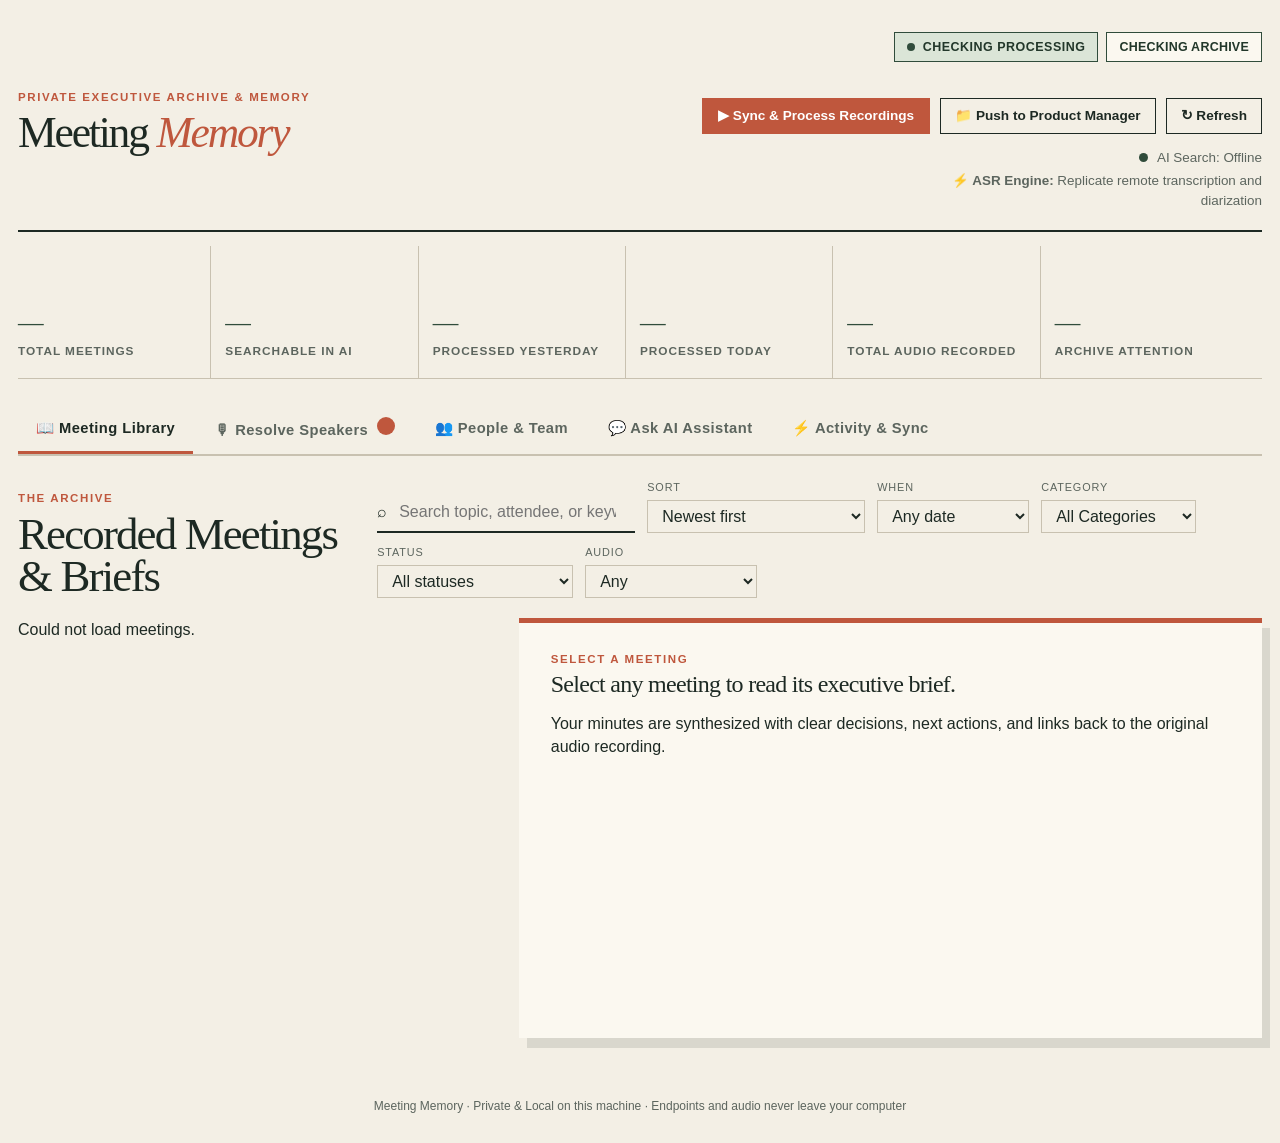
==== commit 82905438: "fix(run): unstick the pipeline, and make a run visible wherever it started `pipeline run`, the watch" ====
--- a/pipeline/static/index.html
+++ b/pipeline/static/index.html
@@ -23,6 +23,10 @@
             </div>
             <div class="archive-badge" id="archive-attention" aria-live="polite">Checking Archive</div>
           </div>
+          <!-- A run's progress belongs next to the button that starts it. The
+               log panel below is inside a collapsed drawer, so a run started
+               from a shell used to leave the masthead saying nothing at all. -->
+          <div class="pipeline-detail" id="pipeline-detail" aria-live="polite" hidden></div>
           <div class="masthead-actions">
             <button type="button" id="btn-quick-run" class="btn-action">▶ Sync &amp; Process Recordings</button>
             <button type="button" id="btn-export-pm" class="btn-outline">📁 Push to Product Manager</button>
@@ -594,6 +598,7 @@
                 </div>
               </div>
               <pre id="terminal-body" class="terminal-body">No background operations currently running.</pre>
+              <p class="terminal-foot" id="terminal-source"></p>
             </div>
 
             <!-- Stage Timings -->
--- a/pipeline/static/style.css
+++ b/pipeline/static/style.css
@@ -2311,3 +2311,57 @@
   font-variant-numeric: tabular-nums;
   font-size: 0.85em;
 }
+
+
+/* ── Live run detail ──────────────────────────────────────────────────
+   A run reports its stage, the recording it is inside, and what is left,
+   right under the badge. Before this the masthead could only say "running"
+   or "idle", and a run started outside the dashboard said neither. */
+.pipeline-detail {
+  margin-top: 8px;
+  font-size: 12px;
+  line-height: 1.6;
+  color: #475569;
+  display: flex;
+  flex-wrap: wrap;
+  gap: 6px 14px;
+  align-items: center;
+}
+.pipeline-detail .pd-item { white-space: nowrap; }
+.pipeline-detail .pd-item strong { color: #0f172a; font-weight: 600; }
+.pipeline-detail .pd-queue {
+  display: inline-flex;
+  gap: 8px;
+  flex-wrap: wrap;
+}
+.pipeline-detail .pd-chip {
+  background: #f1f5f9;
+  border: 1px solid #e2e8f0;
+  border-radius: 999px;
+  padding: 1px 9px;
+  font-variant-numeric: tabular-nums;
+}
+.pipeline-detail .pd-chip.pd-chip-failed {
+  background: #fef2f2;
+  border-color: #fecaca;
+  color: #b91c1c;
+}
+.pipeline-detail .pd-meeting {
+  color: #334155;
+  max-width: 46ch;
+  overflow: hidden;
+  text-overflow: ellipsis;
+  white-space: nowrap;
+}
+.pipeline-detail.pd-external .pd-owner {
+  background: #eff6ff;
+  border: 1px solid #bfdbfe;
+  color: #1d4ed8;
+  border-radius: 999px;
+  padding: 1px 9px;
+}
+.terminal-foot {
+  margin: 6px 0 0;
+  font-size: 11px;
+  color: #94a3b8;
+}
